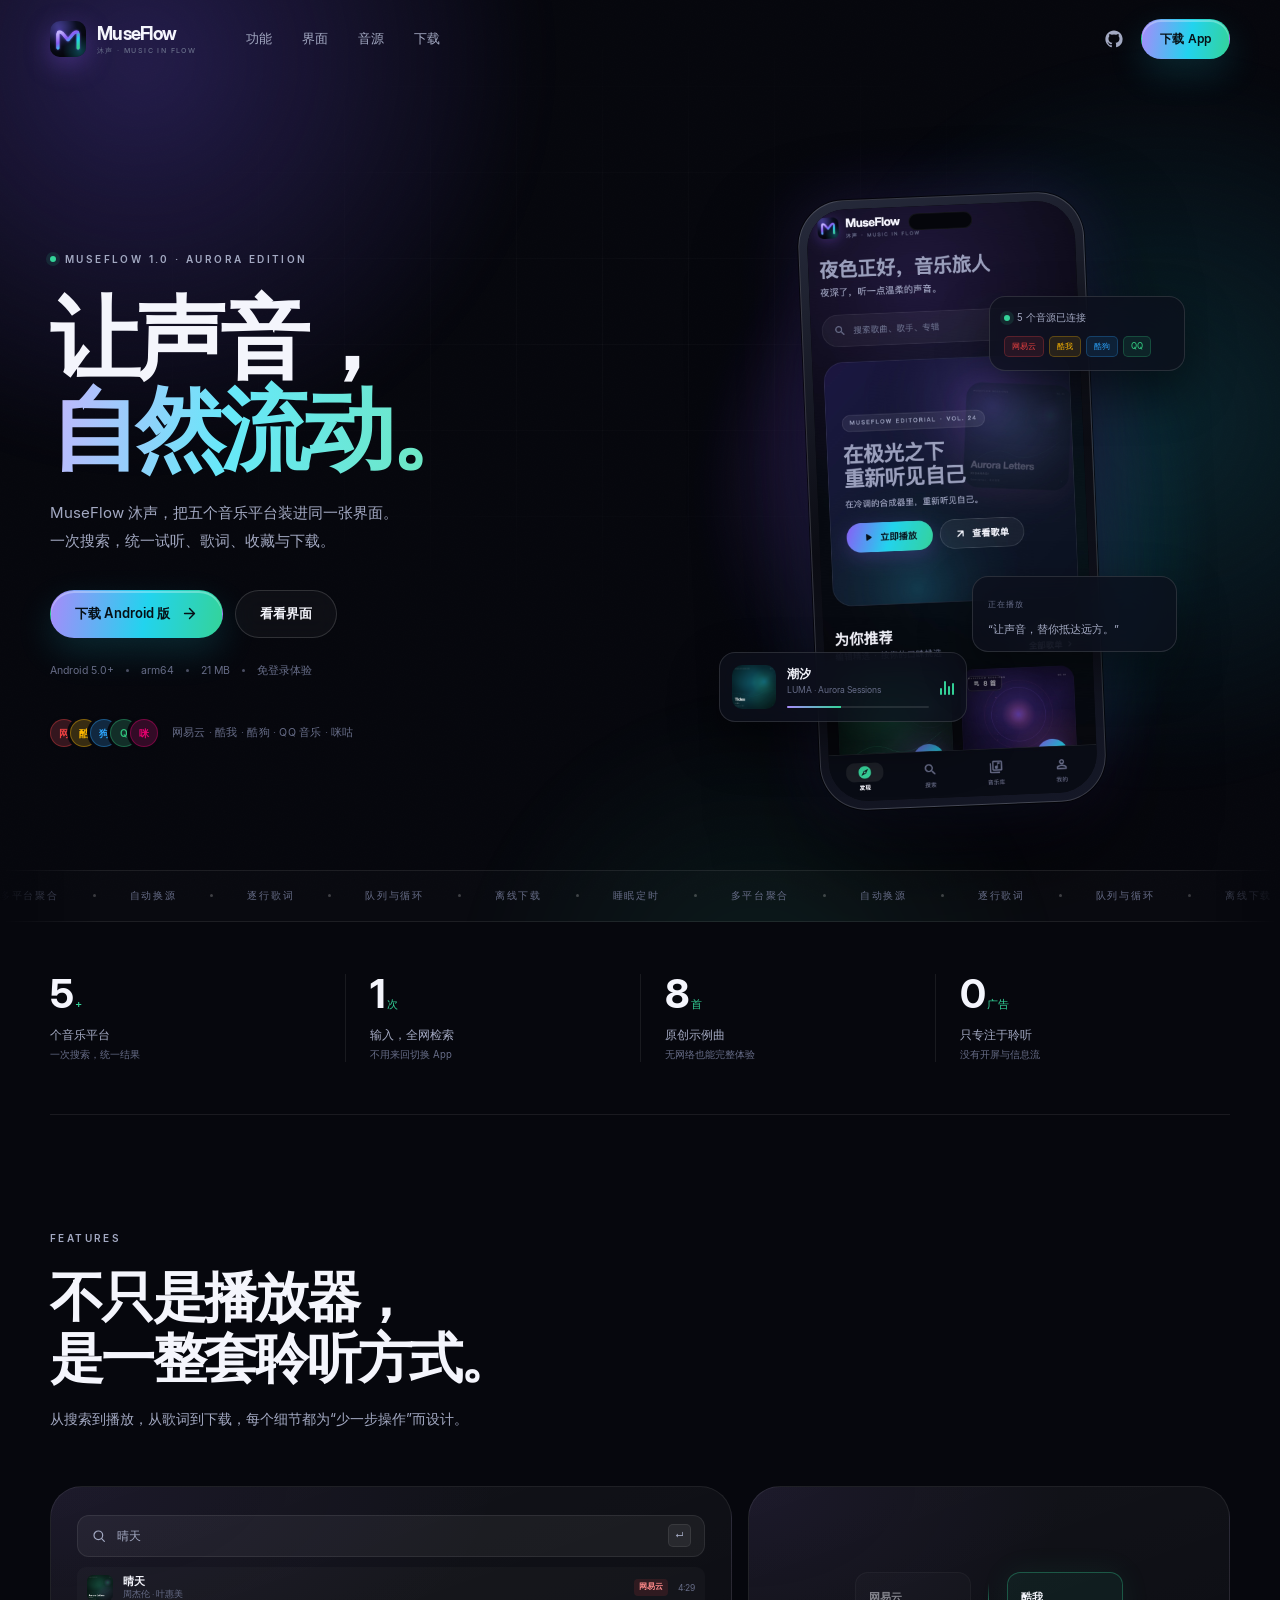
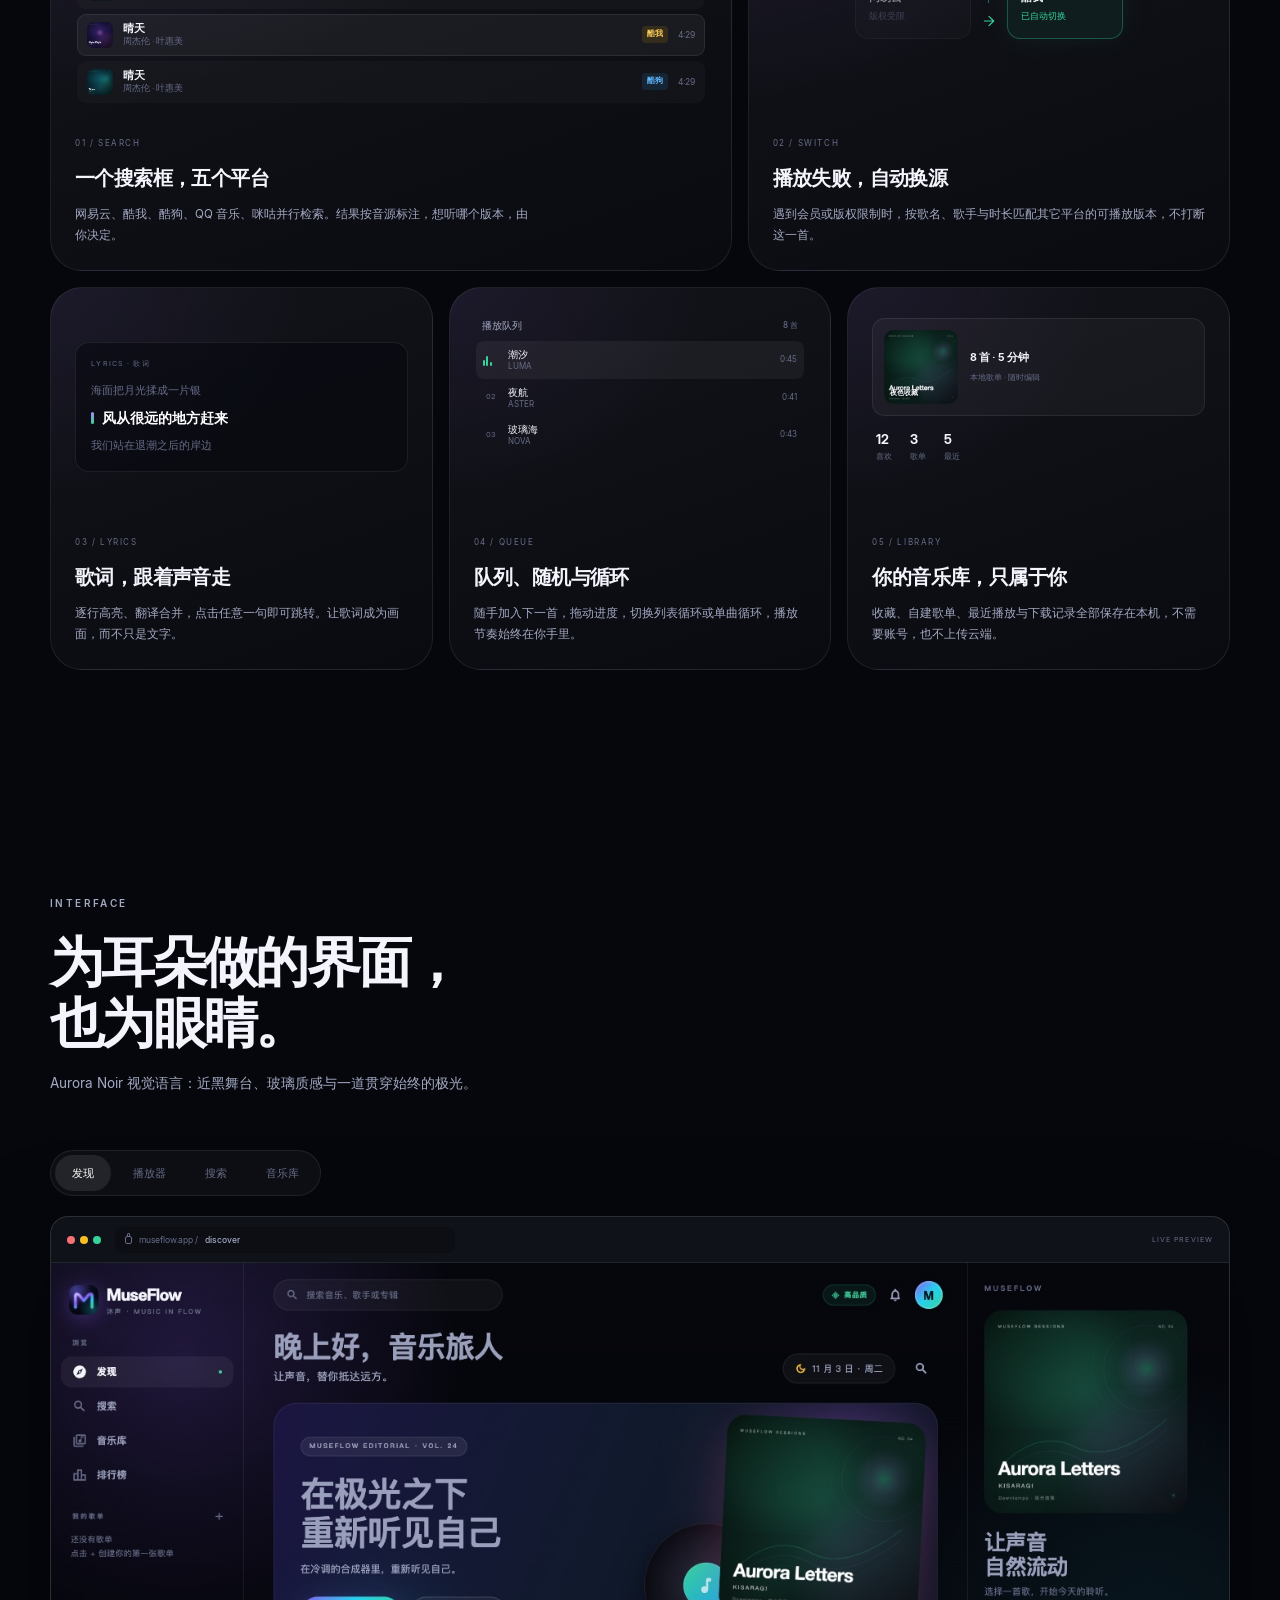
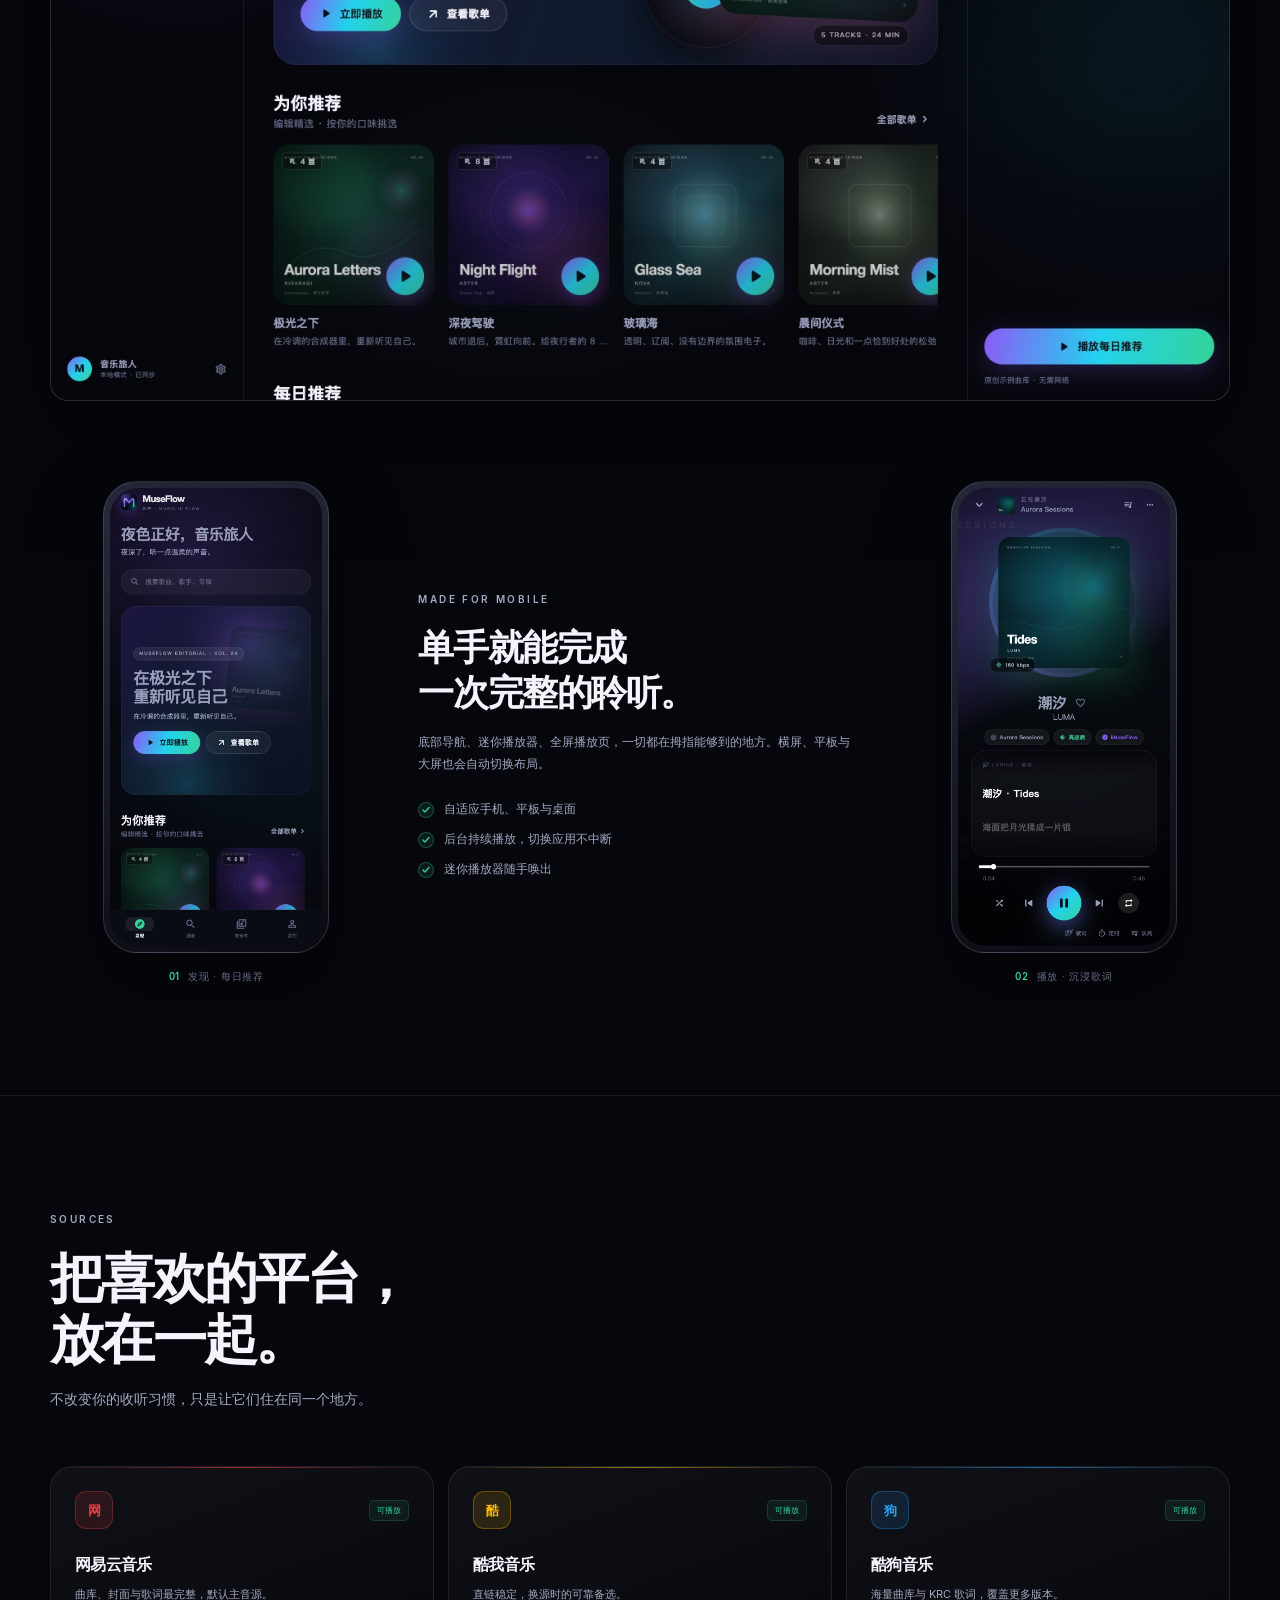
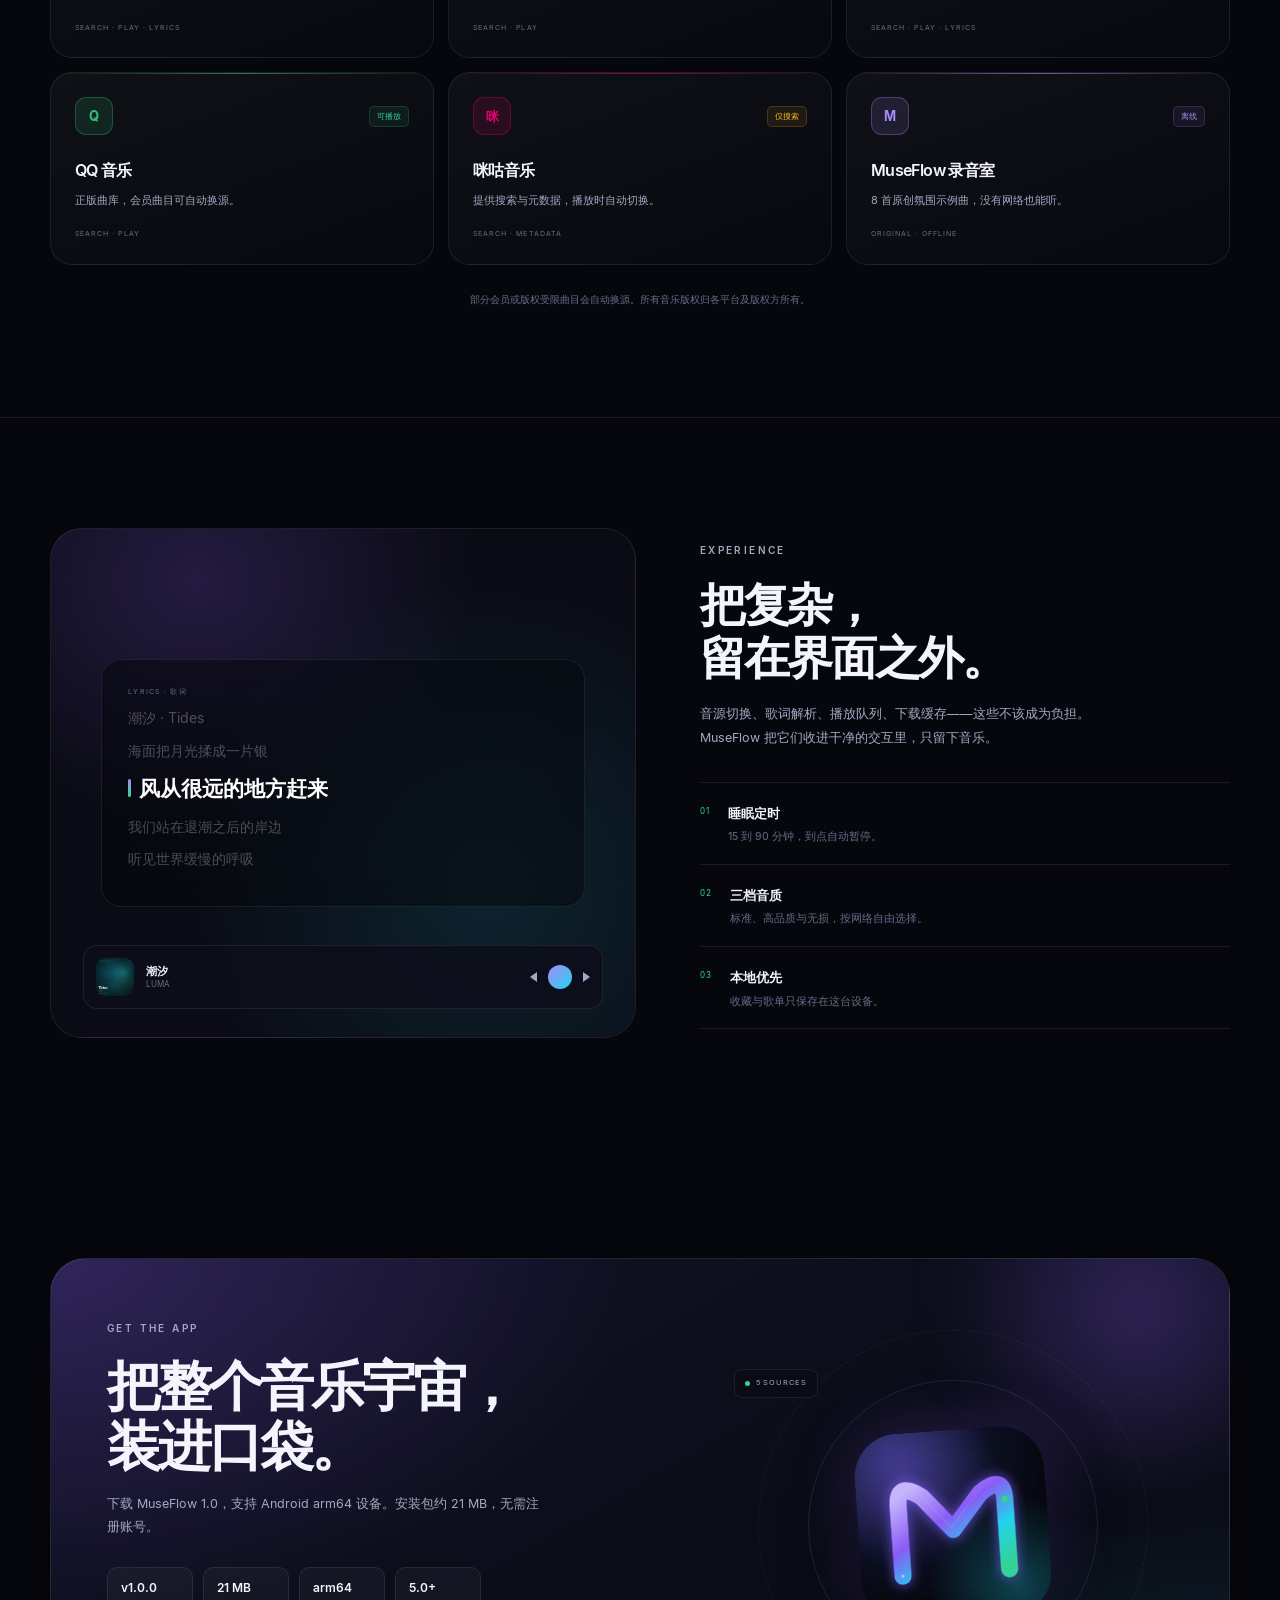
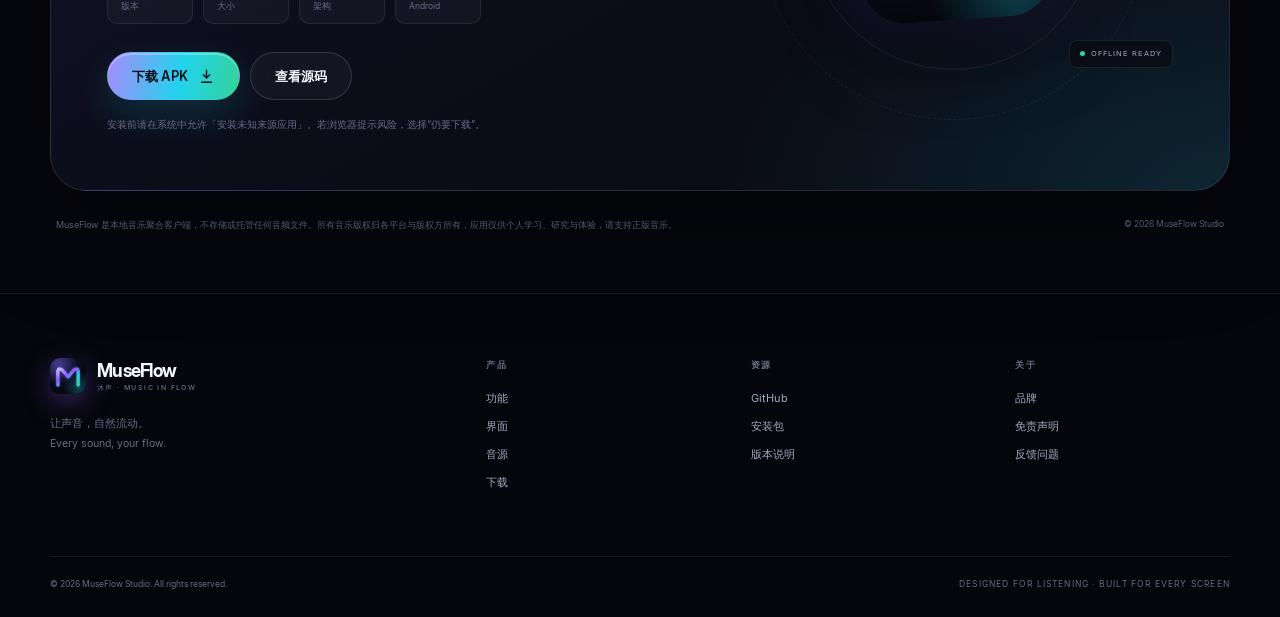
==== index.html @ 2723fd9d "feat: add MuseFlow product landing page" ====
<!DOCTYPE html>
<html lang="zh-CN">
<head>
  <meta charset="UTF-8">
  <meta name="viewport" content="width=device-width, initial-scale=1, viewport-fit=cover">
  <title>MuseFlow 沐声 · 让声音自然流动</title>
  <meta name="description" content="MuseFlow 沐声，一款把五个音乐平台装进同一张界面的播放器。聚合搜索、自动换源、逐行歌词、队列、收藏与离线下载，一次到位。">
  <meta name="theme-color" content="#06070D">
  <meta name="color-scheme" content="dark">
  <meta property="og:type" content="website">
  <meta property="og:title" content="MuseFlow 沐声 · 让声音自然流动">
  <meta property="og:description" content="五个音乐平台，一个播放界面。多平台聚合搜索、自动换源、逐行歌词与离线下载。">
  <meta property="og:image" content="assets/shots/home-desktop.jpg">
  <link rel="icon" type="image/png" href="assets/favicon.png">
  <link rel="apple-touch-icon" href="assets/app-icon-256.png">
  <script>document.documentElement.classList.add("js");</script>
  <noscript><style>.js .reveal{opacity:1!important;transform:none!important}</style></noscript>
  <link rel="stylesheet" href="styles.css">
</head>
<body>
  <a class="skip-link" href="#main">跳到主要内容</a>
  <div class="noise" aria-hidden="true"></div>

  <header class="site-header" id="top" data-header>
    <div class="container nav-inner">
      <a class="brand" href="#top" aria-label="MuseFlow 首页">
        <span class="brand-mark"><img src="assets/app-icon-256.png" alt="" width="256" height="256"></span>
        <span class="brand-type">
          <strong>MuseFlow</strong>
          <small>沐声 · MUSIC IN FLOW</small>
        </span>
      </a>

      <nav class="nav-links" aria-label="主导航">
        <a href="#features">功能</a>
        <a href="#screens">界面</a>
        <a href="#sources">音源</a>
        <a href="#download">下载</a>
      </nav>

      <div class="nav-actions">
        <a class="icon-link" href="https://github.com/richardliuxc/MuseFlow" target="_blank" rel="noopener" aria-label="在 GitHub 查看 MuseFlow">
          <svg viewBox="0 0 24 24" aria-hidden="true"><path d="M12 .5C5.65.5.5 5.65.5 12c0 5.08 3.29 9.39 7.86 10.91.58.11.79-.25.79-.55 0-.27-.01-1.17-.02-2.12-3.2.7-3.88-1.36-3.88-1.36-.52-1.33-1.28-1.68-1.28-1.68-1.04-.71.08-.7.08-.7 1.15.08 1.76 1.18 1.76 1.18 1.03 1.75 2.69 1.25 3.35.95.1-.74.4-1.25.72-1.54-2.55-.29-5.23-1.28-5.23-5.68 0-1.26.45-2.28 1.18-3.09-.12-.29-.51-1.46.11-3.05 0 0 .96-.31 3.15 1.18a10.9 10.9 0 0 1 5.74 0c2.18-1.49 3.14-1.18 3.14-1.18.63 1.59.24 2.76.12 3.05.74.81 1.18 1.83 1.18 3.09 0 4.41-2.69 5.39-5.25 5.67.41.35.77 1.05.77 2.12 0 1.53-.01 2.76-.01 3.14 0 .3.2.66.8.55A11.5 11.5 0 0 0 23.5 12C23.5 5.65 18.35.5 12 .5Z"/></svg>
        </a>
        <a class="btn btn-primary btn-sm" href="#download">下载 App</a>
        <button class="menu-btn" type="button" aria-label="打开菜单" aria-expanded="false" aria-controls="mobileNav">
          <span></span><span></span>
        </button>
      </div>
    </div>

    <div class="mobile-nav" id="mobileNav" aria-hidden="true">
      <nav aria-label="移动端导航">
        <a href="#features">功能 <span>01</span></a>
        <a href="#screens">界面 <span>02</span></a>
        <a href="#sources">音源 <span>03</span></a>
        <a href="#download">下载 <span>04</span></a>
      </nav>
      <div class="mobile-nav-foot">
        <a href="https://github.com/richardliuxc/MuseFlow" target="_blank" rel="noopener">GitHub ↗</a>
        <a href="downloads/MuseFlow-1.0.0-arm64.apk" download>下载 APK</a>
      </div>
    </div>
  </header>

  <main id="main">
    <section class="hero" aria-labelledby="hero-title">
      <div class="hero-aura" aria-hidden="true">
        <span class="aura aura-violet" data-parallax="0.02"></span>
        <span class="aura aura-cyan" data-parallax="-0.015"></span>
        <span class="aura aura-mint" data-parallax="0.01"></span>
      </div>
      <div class="hero-grid-lines" aria-hidden="true"></div>

      <div class="container hero-layout">
        <div class="hero-copy">
          <span class="eyebrow reveal"><i class="status-dot"></i> MuseFlow 1.0 · Aurora Edition</span>
          <h1 id="hero-title" class="reveal" data-delay="60">让声音，<br><span class="gradient-text">自然流动。</span></h1>
          <p class="hero-lede reveal" data-delay="120">
            MuseFlow 沐声，把五个音乐平台装进同一张界面。<br class="desktop-only">
            一次搜索，统一试听、歌词、收藏与下载。
          </p>

          <div class="hero-cta reveal" data-delay="180">
            <a class="btn btn-primary" href="#download">
              下载 Android 版
              <svg viewBox="0 0 24 24" aria-hidden="true"><path d="M5 12h13M12 5l7 7-7 7" fill="none" stroke="currentColor" stroke-width="2" stroke-linecap="round" stroke-linejoin="round"/></svg>
            </a>
            <a class="btn btn-ghost" href="#screens">看看界面</a>
          </div>

          <div class="hero-meta reveal" data-delay="240">
            <span>Android 5.0+</span><i></i><span>arm64</span><i></i><span>21 MB</span><i></i><span>免登录体验</span>
          </div>

          <div class="hero-platforms reveal" data-delay="300">
            <div class="platform-dots" aria-hidden="true">
              <span style="--c:#EC4141">网</span>
              <span style="--c:#FFB800">酷</span>
              <span style="--c:#2CA2F9">狗</span>
              <span style="--c:#31C27C">Q</span>
              <span style="--c:#E6006F">咪</span>
            </div>
            <p>网易云 · 酷我 · 酷狗 · QQ 音乐 · 咪咕</p>
          </div>
        </div>

        <div class="hero-visual reveal" data-delay="160" aria-label="MuseFlow 手机端预览">
          <div class="phone-stage">
            <div class="phone-halo" aria-hidden="true"></div>
            <div class="phone-shell">
              <div class="phone-speaker" aria-hidden="true"></div>
              <div class="phone-screen">
                <img src="assets/shots/home-mobile.jpg" alt="MuseFlow 手机端首页，极光渐变与每日推荐" width="780" height="1688" fetchpriority="high">
              </div>
            </div>

            <div class="float-card float-now" aria-hidden="true">
              <img class="float-cover" src="assets/shots/cover-01.jpg" alt="" width="96" height="96">
              <div class="float-info">
                <strong>潮汐</strong>
                <span>LUMA · Aurora Sessions</span>
                <div class="float-progress"><i></i></div>
              </div>
              <div class="eq" aria-hidden="true"><span></span><span></span><span></span><span></span></div>
            </div>

            <div class="float-card float-sources" aria-hidden="true">
              <div class="float-sources-head"><span class="pulse"></span> 5 个音源已连接</div>
              <div class="mini-platforms">
                <b style="--c:#EC4141">网易云</b><b style="--c:#FFB800">酷我</b><b style="--c:#2CA2F9">酷狗</b><b style="--c:#31C27C">QQ</b>
              </div>
            </div>

            <div class="float-card float-lyric" aria-hidden="true">
              <span class="tiny-label">正在播放</span>
              <p>“让声音，替你抵达远方。”</p>
            </div>
          </div>
        </div>
      </div>

      <div class="ticker" aria-hidden="true">
        <div class="ticker-track">
          <span>多平台聚合</span><i></i><span>自动换源</span><i></i><span>逐行歌词</span><i></i><span>队列与循环</span><i></i><span>离线下载</span><i></i><span>睡眠定时</span><i></i>
          <span>多平台聚合</span><i></i><span>自动换源</span><i></i><span>逐行歌词</span><i></i><span>队列与循环</span><i></i><span>离线下载</span><i></i><span>睡眠定时</span><i></i>
        </div>
      </div>
    </section>

    <section class="stats container" aria-label="MuseFlow 数据">
      <div class="stat reveal"><strong>5<em>+</em></strong><span>个音乐平台</span><small>一次搜索，统一结果</small></div>
      <div class="stat reveal" data-delay="80"><strong>1<em>次</em></strong><span>输入，全网检索</span><small>不用来回切换 App</small></div>
      <div class="stat reveal" data-delay="160"><strong>8<em>首</em></strong><span>原创示例曲</span><small>无网络也能完整体验</small></div>
      <div class="stat reveal" data-delay="240"><strong>0<em>广告</em></strong><span>只专注于聆听</span><small>没有开屏与信息流</small></div>
    </section>

    <section class="section" id="features">
      <div class="container">
        <header class="section-head reveal">
          <span class="eyebrow">FEATURES</span>
          <h2>不只是播放器，<br>是一整套聆听方式。</h2>
          <p>从搜索到播放，从歌词到下载，每个细节都为“少一步操作”而设计。</p>
        </header>

        <div class="bento">
          <article class="bento-card span-7 reveal">
            <div class="feature-visual search-visual" aria-hidden="true">
              <div class="fake-search">
                <svg viewBox="0 0 24 24"><circle cx="11" cy="11" r="6.5" fill="none" stroke="currentColor" stroke-width="1.8"/><path d="m16 16 4 4" fill="none" stroke="currentColor" stroke-width="1.8" stroke-linecap="round"/></svg>
                <span>晴天</span>
                <kbd>↵</kbd>
              </div>
              <div class="search-results">
                <div class="search-row"><img src="assets/shots/cover-04.jpg" alt="" loading="lazy"><div><strong>晴天</strong><span>周杰伦 · 叶惠美</span></div><b class="tag tag-red">网易云</b><time>4:29</time></div>
                <div class="search-row"><img src="assets/shots/cover-02.jpg" alt="" loading="lazy"><div><strong>晴天</strong><span>周杰伦 · 叶惠美</span></div><b class="tag tag-amber">酷我</b><time>4:29</time></div>
                <div class="search-row"><img src="assets/shots/cover-01.jpg" alt="" loading="lazy"><div><strong>晴天</strong><span>周杰伦 · 叶惠美</span></div><b class="tag tag-blue">酷狗</b><time>4:29</time></div>
              </div>
            </div>
            <div class="bento-copy">
              <span class="card-index">01 / SEARCH</span>
              <h3>一个搜索框，五个平台</h3>
              <p>网易云、酷我、酷狗、QQ 音乐、咪咕并行检索。结果按音源标注，想听哪个版本，由你决定。</p>
            </div>
          </article>

          <article class="bento-card span-5 reveal" data-delay="80">
            <div class="feature-visual switch-visual" aria-hidden="true">
              <div class="switch-node is-off"><span>网易云</span><small>版权受限</small></div>
              <div class="switch-arrow"><i></i><svg viewBox="0 0 24 24"><path d="M5 12h13M12 5l7 7-7 7" fill="none" stroke="currentColor" stroke-width="1.7" stroke-linecap="round" stroke-linejoin="round"/></svg></div>
              <div class="switch-node is-on"><span>酷我</span><small>已自动切换</small></div>
            </div>
            <div class="bento-copy">
              <span class="card-index">02 / SWITCH</span>
              <h3>播放失败，自动换源</h3>
              <p>遇到会员或版权限制时，按歌名、歌手与时长匹配其它平台的可播放版本，不打断这一首。</p>
            </div>
          </article>

          <article class="bento-card span-4 reveal">
            <div class="feature-visual lyric-visual" aria-hidden="true">
              <div class="lyric-card">
                <span class="lyric-label">LYRICS · 歌词</span>
                <p class="lyric-dim">海面把月光揉成一片银</p>
                <p class="lyric-active">风从很远的地方赶来</p>
                <p class="lyric-dim">我们站在退潮之后的岸边</p>
              </div>
            </div>
            <div class="bento-copy">
              <span class="card-index">03 / LYRICS</span>
              <h3>歌词，跟着声音走</h3>
              <p>逐行高亮、翻译合并，点击任意一句即可跳转。让歌词成为画面，而不只是文字。</p>
            </div>
          </article>

          <article class="bento-card span-4 reveal" data-delay="80">
            <div class="feature-visual queue-visual" aria-hidden="true">
              <div class="queue-head"><span>播放队列</span><b>8 首</b></div>
              <div class="queue-row is-current"><span class="q-eq"><i></i><i></i><i></i></span><div><strong>潮汐</strong><small>LUMA</small></div><time>0:45</time></div>
              <div class="queue-row"><span>02</span><div><strong>夜航</strong><small>ASTER</small></div><time>0:41</time></div>
              <div class="queue-row"><span>03</span><div><strong>玻璃海</strong><small>NOVA</small></div><time>0:43</time></div>
            </div>
            <div class="bento-copy">
              <span class="card-index">04 / QUEUE</span>
              <h3>队列、随机与循环</h3>
              <p>随手加入下一首，拖动进度，切换列表循环或单曲循环，播放节奏始终在你手里。</p>
            </div>
          </article>

          <article class="bento-card span-4 reveal" data-delay="160">
            <div class="feature-visual library-visual" aria-hidden="true">
              <div class="library-card">
                <div class="library-cover"><img src="assets/shots/cover-04.jpg" alt="" loading="lazy"><span>夜色收藏</span></div>
                <div class="library-meta"><strong>8 首 · 5 分钟</strong><small>本地歌单 · 随时编辑</small></div>
              </div>
              <div class="mini-stats"><span><b>12</b>喜欢</span><span><b>3</b>歌单</span><span><b>5</b>最近</span></div>
            </div>
            <div class="bento-copy">
              <span class="card-index">05 / LIBRARY</span>
              <h3>你的音乐库，只属于你</h3>
              <p>收藏、自建歌单、最近播放与下载记录全部保存在本机，不需要账号，也不上传云端。</p>
            </div>
          </article>
        </div>
      </div>
    </section>

    <section class="section screens-section" id="screens">
      <div class="container">
        <header class="section-head reveal">
          <span class="eyebrow">INTERFACE</span>
          <h2>为耳朵做的界面，<br>也为眼睛。</h2>
          <p>Aurora Noir 视觉语言：近黑舞台、玻璃质感与一道贯穿始终的极光。</p>
        </header>

        <div class="shot-switcher reveal" data-delay="80">
          <div class="shot-tabs" role="tablist" aria-label="界面预览">
            <button class="shot-tab is-active" type="button" role="tab" aria-selected="true" data-shot="home">发现</button>
            <button class="shot-tab" type="button" role="tab" aria-selected="false" data-shot="player">播放器</button>
            <button class="shot-tab" type="button" role="tab" aria-selected="false" data-shot="search">搜索</button>
            <button class="shot-tab" type="button" role="tab" aria-selected="false" data-shot="library">音乐库</button>
          </div>

          <div class="browser-frame">
            <div class="browser-bar">
              <span class="browser-dots" aria-hidden="true"><i></i><i></i><i></i></span>
              <div class="browser-url"><span class="lock"></span> museflow.app / <b id="shotPath">discover</b></div>
              <span class="browser-badge">LIVE PREVIEW</span>
            </div>
            <div class="browser-screen">
              <img id="desktopShot" src="assets/shots/home-desktop.jpg" alt="MuseFlow 桌面端发现页" width="1440" height="900">
            </div>
          </div>
        </div>

        <div class="mobile-showcase">
          <figure class="phone-figure reveal">
            <div class="mini-phone"><img src="assets/shots/home-mobile.jpg" alt="手机端发现页" loading="lazy" width="780" height="1688"></div>
            <figcaption><span>01</span>发现 · 每日推荐</figcaption>
          </figure>
          <div class="mobile-copy reveal" data-delay="80">
            <span class="eyebrow">MADE FOR MOBILE</span>
            <h3>单手就能完成<br>一次完整的聆听。</h3>
            <p>底部导航、迷你播放器、全屏播放页，一切都在拇指能够到的地方。横屏、平板与大屏也会自动切换布局。</p>
            <ul class="check-list">
              <li>自适应手机、平板与桌面</li>
              <li>后台持续播放，切换应用不中断</li>
              <li>迷你播放器随手唤出</li>
            </ul>
          </div>
          <figure class="phone-figure reveal" data-delay="160">
            <div class="mini-phone"><img src="assets/shots/player-mobile.jpg" alt="手机端播放器" loading="lazy" width="780" height="1688"></div>
            <figcaption><span>02</span>播放 · 沉浸歌词</figcaption>
          </figure>
        </div>
      </div>
    </section>

    <section class="section sources-section" id="sources">
      <div class="container">
        <header class="section-head reveal">
          <span class="eyebrow">SOURCES</span>
          <h2>把喜欢的平台，<br>放在一起。</h2>
          <p>不改变你的收听习惯，只是让它们住在同一个地方。</p>
        </header>

        <div class="source-grid">
          <article class="source-card reveal" style="--source:#EC4141">
            <div class="source-top"><span class="source-logo">网</span><span class="source-state">可播放</span></div>
            <h3>网易云音乐</h3>
            <p>曲库、封面与歌词最完整，默认主音源。</p>
            <span class="source-foot">SEARCH · PLAY · LYRICS</span>
          </article>
          <article class="source-card reveal" data-delay="60" style="--source:#FFB800">
            <div class="source-top"><span class="source-logo">酷</span><span class="source-state">可播放</span></div>
            <h3>酷我音乐</h3>
            <p>直链稳定，换源时的可靠备选。</p>
            <span class="source-foot">SEARCH · PLAY</span>
          </article>
          <article class="source-card reveal" data-delay="120" style="--source:#2CA2F9">
            <div class="source-top"><span class="source-logo">狗</span><span class="source-state">可播放</span></div>
            <h3>酷狗音乐</h3>
            <p>海量曲库与 KRC 歌词，覆盖更多版本。</p>
            <span class="source-foot">SEARCH · PLAY · LYRICS</span>
          </article>
          <article class="source-card reveal" data-delay="180" style="--source:#31C27C">
            <div class="source-top"><span class="source-logo">Q</span><span class="source-state">可播放</span></div>
            <h3>QQ 音乐</h3>
            <p>正版曲库，会员曲目可自动换源。</p>
            <span class="source-foot">SEARCH · PLAY</span>
          </article>
          <article class="source-card reveal" data-delay="240" style="--source:#E6006F">
            <div class="source-top"><span class="source-logo">咪</span><span class="source-state is-soft">仅搜索</span></div>
            <h3>咪咕音乐</h3>
            <p>提供搜索与元数据，播放时自动切换。</p>
            <span class="source-foot">SEARCH · METADATA</span>
          </article>
          <article class="source-card source-demo reveal" data-delay="300">
            <div class="source-top"><span class="source-logo">M</span><span class="source-state is-mint">离线</span></div>
            <h3>MuseFlow 录音室</h3>
            <p>8 首原创氛围示例曲，没有网络也能听。</p>
            <span class="source-foot">ORIGINAL · OFFLINE</span>
          </article>
        </div>

        <p class="sources-note reveal">部分会员或版权受限曲目会自动换源。所有音乐版权归各平台及版权方所有。</p>
      </div>
    </section>

    <section class="section experience-section">
      <div class="container experience-grid">
        <div class="lyric-stage reveal" aria-hidden="true">
          <div class="lyric-stage-bg"></div>
          <div class="lyric-panel">
            <span class="lyric-label">LYRICS · 歌词</span>
            <p class="lyric-dim">潮汐 · Tides</p>
            <p class="lyric-dim">海面把月光揉成一片银</p>
            <p class="lyric-active">风从很远的地方赶来</p>
            <p class="lyric-dim">我们站在退潮之后的岸边</p>
            <p class="lyric-dim">听见世界缓慢的呼吸</p>
          </div>
          <div class="lyric-player-mini">
            <img src="assets/shots/cover-01.jpg" alt="" loading="lazy">
            <div><strong>潮汐</strong><span>LUMA</span></div>
            <div class="mini-controls"><span></span><b></b><span></span></div>
          </div>
        </div>

        <div class="experience-copy reveal" data-delay="100">
          <span class="eyebrow">EXPERIENCE</span>
          <h2>把复杂，<br>留在界面之外。</h2>
          <p>音源切换、歌词解析、播放队列、下载缓存——这些不该成为负担。MuseFlow 把它们收进干净的交互里，只留下音乐。</p>
          <div class="experience-list">
            <div><span>01</span><div><strong>睡眠定时</strong><p>15 到 90 分钟，到点自动暂停。</p></div></div>
            <div><span>02</span><div><strong>三档音质</strong><p>标准、高品质与无损，按网络自由选择。</p></div></div>
            <div><span>03</span><div><strong>本地优先</strong><p>收藏与歌单只保存在这台设备。</p></div></div>
          </div>
        </div>
      </div>
    </section>

    <section class="download-section" id="download">
      <div class="container">
        <div class="download-card reveal">
          <div class="download-glow" aria-hidden="true"></div>
          <div class="download-copy">
            <span class="eyebrow">GET THE APP</span>
            <h2>把整个音乐宇宙，<br>装进口袋。</h2>
            <p>下载 MuseFlow 1.0，支持 Android arm64 设备。安装包约 21 MB，无需注册账号。</p>

            <div class="download-meta">
              <span><b>v1.0.0</b>版本</span>
              <span><b>21 MB</b>大小</span>
              <span><b>arm64</b>架构</span>
              <span><b>5.0+</b>Android</span>
            </div>

            <div class="download-actions">
              <a class="btn btn-primary" href="downloads/MuseFlow-1.0.0-arm64.apk" download>
                下载 APK
                <svg viewBox="0 0 24 24" aria-hidden="true"><path d="M12 3v11m0 0 4.5-4.5M12 14l-4.5-4.5M5 20h14" fill="none" stroke="currentColor" stroke-width="2" stroke-linecap="round" stroke-linejoin="round"/></svg>
              </a>
              <a class="btn btn-ghost" href="https://github.com/richardliuxc/MuseFlow" target="_blank" rel="noopener">查看源码</a>
            </div>
            <p class="download-hint">安装前请在系统中允许「安装未知来源应用」。若浏览器提示风险，选择“仍要下载”。</p>
          </div>

          <div class="download-art" aria-hidden="true">
            <div class="orbit orbit-a"></div>
            <div class="orbit orbit-b"></div>
            <div class="download-icon"><img src="assets/app-icon.png" alt="" width="1024" height="1024"></div>
            <div class="download-chip chip-a"><i></i> 5 SOURCES</div>
            <div class="download-chip chip-b"><i></i> OFFLINE READY</div>
          </div>
        </div>

        <div class="download-legal">
          <p>MuseFlow 是本地音乐聚合客户端，不存储或托管任何音频文件。所有音乐版权归各平台与版权方所有，应用仅供个人学习、研究与体验，请支持正版音乐。</p>
          <span>© 2026 MuseFlow Studio</span>
        </div>
      </div>
    </section>
  </main>

  <footer class="site-footer">
    <div class="container footer-grid">
      <div class="footer-brand">
        <a class="brand" href="#top" aria-label="MuseFlow 首页">
          <span class="brand-mark"><img src="assets/app-icon-256.png" alt="" width="256" height="256"></span>
          <span class="brand-type"><strong>MuseFlow</strong><small>沐声 · MUSIC IN FLOW</small></span>
        </a>
        <p>让声音，自然流动。<br>Every sound, your flow.</p>
      </div>

      <div class="footer-col">
        <h4>产品</h4>
        <a href="#features">功能</a>
        <a href="#screens">界面</a>
        <a href="#sources">音源</a>
        <a href="#download">下载</a>
      </div>

      <div class="footer-col">
        <h4>资源</h4>
        <a href="https://github.com/richardliuxc/MuseFlow" target="_blank" rel="noopener">GitHub</a>
        <a href="downloads/MuseFlow-1.0.0-arm64.apk" download>安装包</a>
        <a href="#download">版本说明</a>
      </div>

      <div class="footer-col">
        <h4>关于</h4>
        <a href="#top">品牌</a>
        <a href="#download">免责声明</a>
        <a href="https://github.com/richardliuxc/MuseFlow/issues" target="_blank" rel="noopener">反馈问题</a>
      </div>
    </div>

    <div class="container footer-bottom">
      <span>© <span id="year">2026</span> MuseFlow Studio. All rights reserved.</span>
      <span class="footer-tag">DESIGNED FOR LISTENING · BUILT FOR EVERY SCREEN</span>
    </div>
  </footer>

  <script src="main.js" defer></script>
</body>
</html>
---- styles.css ----
/* =========================================================
   MuseFlow — landing page
   Aurora Noir design system
   ========================================================= */

@font-face {
  font-family: "Inter";
  src: url("assets/fonts/Inter-Regular.ttf") format("truetype");
  font-weight: 400;
  font-style: normal;
  font-display: swap;
}
@font-face {
  font-family: "Inter";
  src: url("assets/fonts/Inter-Medium.ttf") format("truetype");
  font-weight: 500;
  font-style: normal;
  font-display: swap;
}
@font-face {
  font-family: "Inter";
  src: url("assets/fonts/Inter-SemiBold.ttf") format("truetype");
  font-weight: 600;
  font-style: normal;
  font-display: swap;
}
@font-face {
  font-family: "Inter";
  src: url("assets/fonts/Inter-Bold.ttf") format("truetype");
  font-weight: 700;
  font-style: normal;
  font-display: swap;
}
@font-face {
  font-family: "InterDisplay";
  src: url("assets/fonts/InterDisplay-Bold.ttf") format("truetype");
  font-weight: 700;
  font-style: normal;
  font-display: swap;
}

:root {
  --bg: #06070d;
  --bg-soft: #0a0c15;
  --surface: rgba(255, 255, 255, 0.04);
  --surface-strong: rgba(255, 255, 255, 0.065);
  --line: rgba(255, 255, 255, 0.08);
  --line-strong: rgba(255, 255, 255, 0.14);
  --text: #f4f5fc;
  --text-2: #a3a9c2;
  --text-3: #666c87;
  --violet: #8b5cf6;
  --violet-2: #a78bfa;
  --cyan: #22d3ee;
  --mint: #34d399;
  --pink: #f472b6;
  --amber: #fbbf24;
  --radius: 24px;
  --radius-lg: 32px;
  --container: 1180px;
  --font: "Inter", "PingFang SC", "Hiragino Sans GB", "Microsoft YaHei", sans-serif;
  --display: "InterDisplay", "Inter", "PingFang SC", "Microsoft YaHei", sans-serif;
  --ease: cubic-bezier(0.22, 0.68, 0.16, 1);
}

*,
*::before,
*::after { box-sizing: border-box; }

html {
  scroll-behavior: smooth;
  scroll-padding-top: 90px;
  -webkit-text-size-adjust: 100%;
}

body {
  margin: 0;
  background: var(--bg);
  color: var(--text);
  font-family: var(--font);
  font-size: 15px;
  line-height: 1.65;
  -webkit-font-smoothing: antialiased;
  overflow-x: hidden;
}

::selection { background: rgba(139, 92, 246, 0.4); color: #fff; }

img { max-width: 100%; display: block; }
a { color: inherit; text-decoration: none; }
button { font: inherit; color: inherit; }
svg { display: block; }

h1, h2, h3, h4, p { margin: 0; }
h1, h2, h3 { font-weight: 600; letter-spacing: -0.04em; }

.skip-link {
  position: fixed;
  top: -100px;
  left: 20px;
  z-index: 999;
  padding: 10px 18px;
  border-radius: 999px;
  background: #fff;
  color: #06070d;
  font-size: 12px;
  font-weight: 600;
  transition: top 0.2s;
}
.skip-link:focus { top: 16px; }

.noise {
  position: fixed;
  inset: 0;
  z-index: 2;
  pointer-events: none;
  opacity: 0.025;
  background-image: url("data:image/svg+xml,%3Csvg xmlns='http://www.w3.org/2000/svg' width='160' height='160'%3E%3Cfilter id='n'%3E%3CfeTurbulence type='fractalNoise' baseFrequency='.82' numOctaves='3' stitchTiles='stitch'/%3E%3C/filter%3E%3Crect width='100%25' height='100%25' filter='url(%23n)' opacity='.55'/%3E%3C/svg%3E");
}

.container {
  width: min(var(--container), calc(100% - 48px));
  margin-inline: auto;
}

/* ---------- type helpers ---------- */

.eyebrow {
  display: inline-flex;
  align-items: center;
  gap: 9px;
  font-size: 10px;
  font-weight: 600;
  letter-spacing: 0.24em;
  text-transform: uppercase;
  color: var(--text-2);
}
.status-dot {
  width: 6px;
  height: 6px;
  border-radius: 50%;
  background: var(--mint);
  box-shadow: 0 0 0 4px rgba(52, 211, 153, 0.12);
}
.gradient-text {
  background: linear-gradient(100deg, #c4b5fd 0%, #67e8f9 42%, #6ee7b7 100%);
  -webkit-background-clip: text;
  background-clip: text;
  color: transparent;
}

/* ---------- buttons ---------- */

.btn {
  display: inline-flex;
  align-items: center;
  justify-content: center;
  gap: 10px;
  height: 48px;
  padding: 0 24px;
  border: 1px solid transparent;
  border-radius: 999px;
  font-size: 13px;
  font-weight: 600;
  letter-spacing: 0.01em;
  white-space: nowrap;
  cursor: pointer;
  transition: transform 0.25s var(--ease), box-shadow 0.25s var(--ease), background 0.25s, border-color 0.25s;
}
.btn svg { width: 17px; height: 17px; flex: 0 0 auto; }
.btn-primary {
  color: #061016;
  background: linear-gradient(100deg, #a78bfa 0%, #22d3ee 55%, #34d399 100%);
  box-shadow: 0 14px 36px rgba(34, 211, 238, 0.16), 0 2px 0 rgba(255, 255, 255, 0.28) inset;
}
.btn-primary:hover {
  transform: translateY(-2px);
  box-shadow: 0 20px 46px rgba(34, 211, 238, 0.24), 0 2px 0 rgba(255, 255, 255, 0.3) inset;
}
.btn-ghost {
  color: var(--text);
  background: rgba(255, 255, 255, 0.035);
  border-color: var(--line-strong);
  backdrop-filter: blur(12px);
}
.btn-ghost:hover {
  transform: translateY(-2px);
  background: rgba(255, 255, 255, 0.07);
  border-color: rgba(255, 255, 255, 0.24);
}
.btn-sm { height: 40px; padding: 0 18px; font-size: 12px; }

.icon-link {
  width: 38px;
  height: 38px;
  display: grid;
  place-items: center;
  border-radius: 50%;
  color: var(--text-2);
  border: 1px solid transparent;
  transition: color 0.2s, background 0.2s, border-color 0.2s;
}
.icon-link svg { width: 18px; height: 18px; fill: currentColor; }
.icon-link:hover { color: #fff; background: rgba(255, 255, 255, 0.06); border-color: var(--line); }

/* ---------- header ---------- */

.site-header {
  position: fixed;
  inset: 0 0 auto;
  z-index: 100;
  border-bottom: 1px solid transparent;
  transition: background 0.3s, border-color 0.3s, backdrop-filter 0.3s;
}
.site-header.is-scrolled {
  background: rgba(6, 7, 13, 0.78);
  border-bottom-color: var(--line);
  backdrop-filter: blur(20px) saturate(140%);
  -webkit-backdrop-filter: blur(20px) saturate(140%);
}
.nav-inner {
  height: 78px;
  display: flex;
  align-items: center;
  gap: 30px;
}
.brand {
  display: inline-flex;
  align-items: center;
  gap: 11px;
  flex: 0 0 auto;
}
.brand-mark {
  width: 36px;
  height: 36px;
  border-radius: 10px;
  overflow: hidden;
  box-shadow: 0 8px 26px rgba(139, 92, 246, 0.35);
}
.brand-mark img { width: 100%; height: 100%; object-fit: cover; }
.brand-type { display: flex; flex-direction: column; line-height: 1; }
.brand-type strong { font-family: var(--display); font-size: 18px; letter-spacing: -0.04em; }
.brand-type small { margin-top: 4px; font-size: 7px; font-weight: 500; letter-spacing: 0.2em; color: var(--text-3); }

.nav-links { display: flex; align-items: center; gap: 30px; margin-left: 20px; }
.nav-links a {
  position: relative;
  font-size: 12.5px;
  font-weight: 500;
  color: var(--text-2);
  transition: color 0.2s;
}
.nav-links a::after {
  content: "";
  position: absolute;
  left: 0;
  right: 100%;
  bottom: -6px;
  height: 1px;
  background: linear-gradient(90deg, var(--violet-2), var(--cyan));
  transition: right 0.3s var(--ease);
}
.nav-links a:hover { color: #fff; }
.nav-links a:hover::after { right: 0; }

.nav-actions { margin-left: auto; display: flex; align-items: center; gap: 8px; }
.menu-btn {
  display: none;
  width: 40px;
  height: 40px;
  border: 1px solid var(--line);
  border-radius: 50%;
  background: rgba(255, 255, 255, 0.04);
  cursor: pointer;
  position: relative;
}
.menu-btn span {
  position: absolute;
  left: 12px;
  width: 16px;
  height: 1.5px;
  background: var(--text);
  transition: transform 0.3s var(--ease), top 0.3s var(--ease);
}
.menu-btn span:first-child { top: 16px; }
.menu-btn span:last-child { top: 22px; }
body.nav-open .menu-btn span:first-child { top: 19px; transform: rotate(45deg); }
body.nav-open .menu-btn span:last-child { top: 19px; transform: rotate(-45deg); }

.mobile-nav {
  position: fixed;
  top: 78px;
  left: 0;
  right: 0;
  z-index: 99;
  padding: 12px 24px 26px;
  background: rgba(7, 8, 15, 0.97);
  border-bottom: 1px solid var(--line);
  backdrop-filter: blur(24px);
  transform: translateY(-12px);
  opacity: 0;
  visibility: hidden;
  transition: opacity 0.25s, transform 0.25s var(--ease), visibility 0.25s;
}
body.nav-open .mobile-nav { opacity: 1; transform: none; visibility: visible; }
.mobile-nav nav { display: flex; flex-direction: column; }
.mobile-nav nav a {
  display: flex;
  align-items: center;
  justify-content: space-between;
  padding: 15px 2px;
  border-bottom: 1px solid var(--line);
  font-size: 17px;
  font-weight: 500;
}
.mobile-nav nav a span { font-size: 9px; letter-spacing: 0.12em; color: var(--text-3); }
.mobile-nav-foot { display: flex; gap: 22px; padding-top: 20px; font-size: 12px; color: var(--text-2); }

/* ---------- hero ---------- */

.hero {
  position: relative;
  padding: 168px 0 0;
  overflow: hidden;
}
.hero-aura { position: absolute; inset: 0; overflow: hidden; pointer-events: none; }
.aura {
  position: absolute;
  display: block;
  border-radius: 50%;
  filter: blur(20px);
  will-change: transform;
}
.aura-violet {
  width: 840px; height: 840px;
  left: -280px; top: -360px;
  background: radial-gradient(circle, rgba(124, 92, 255, 0.26), rgba(124, 92, 255, 0) 68%);
}
.aura-cyan {
  width: 760px; height: 760px;
  right: -260px; top: 40px;
  background: radial-gradient(circle, rgba(34, 211, 238, 0.14), rgba(34, 211, 238, 0) 68%);
}
.aura-mint {
  width: 620px; height: 620px;
  left: 35%; bottom: -380px;
  background: radial-gradient(circle, rgba(52, 211, 153, 0.09), rgba(52, 211, 153, 0) 68%);
}
.hero-grid-lines {
  position: absolute;
  inset: 0;
  background-image:
    linear-gradient(rgba(255, 255, 255, 0.045) 1px, transparent 1px),
    linear-gradient(90deg, rgba(255, 255, 255, 0.045) 1px, transparent 1px);
  background-size: 86px 86px;
  mask-image: radial-gradient(ellipse 70% 55% at 50% 35%, #000 10%, transparent 75%);
  -webkit-mask-image: radial-gradient(ellipse 70% 55% at 50% 35%, #000 10%, transparent 75%);
  opacity: 0.55;
  pointer-events: none;
}
.hero-layout {
  position: relative;
  z-index: 3;
  display: grid;
  grid-template-columns: 1.03fr 0.97fr;
  align-items: center;
  gap: 32px;
  min-height: 650px;
}
.hero-copy { padding-bottom: 46px; }
.hero-copy h1 {
  margin-top: 22px;
  font-family: var(--display);
  font-size: clamp(3.6rem, 7vw, 6rem);
  line-height: 1.02;
  letter-spacing: -0.055em;
}
.hero-lede {
  margin-top: 24px;
  max-width: 500px;
  font-size: 15px;
  line-height: 1.9;
  color: var(--text-2);
}
.hero-cta { margin-top: 34px; display: flex; align-items: center; gap: 12px; flex-wrap: wrap; }
.hero-meta {
  display: flex;
  align-items: center;
  gap: 12px;
  margin-top: 24px;
  font-size: 10.5px;
  color: var(--text-3);
}
.hero-meta i { width: 3px; height: 3px; border-radius: 50%; background: var(--text-3); opacity: 0.7; }

.hero-platforms { display: flex; align-items: center; gap: 14px; margin-top: 40px; }
.platform-dots { display: flex; }
.platform-dots span {
  width: 28px;
  height: 28px;
  display: grid;
  place-items: center;
  border-radius: 50%;
  margin-left: -8px;
  background: color-mix(in srgb, var(--c) 18%, #0b0d16);
  border: 1px solid color-mix(in srgb, var(--c) 38%, transparent);
  color: var(--c);
  font-size: 10px;
  font-weight: 600;
  box-shadow: 0 0 0 3px var(--bg);
}
.platform-dots span:first-child { margin-left: 0; }
.hero-platforms p { font-size: 10.5px; color: var(--text-3); letter-spacing: 0.02em; }

/* phone */

.hero-visual { position: relative; display: flex; justify-content: center; padding: 10px 0 46px; }
.phone-stage { position: relative; width: 390px; height: 646px; }
.phone-halo {
  position: absolute;
  inset: 8% -6% 2%;
  border-radius: 50%;
  background:
    radial-gradient(circle at 40% 35%, rgba(139, 92, 246, 0.34), transparent 55%),
    radial-gradient(circle at 70% 65%, rgba(34, 211, 238, 0.2), transparent 58%);
  filter: blur(32px);
  opacity: 0.9;
}
.phone-shell {
  position: absolute;
  left: 50%;
  top: 50%;
  translate: -50% -50%;
  width: 286px;
  height: 610px;
  padding: 8px;
  border-radius: 46px;
  background: linear-gradient(160deg, #262a3b, #0b0c13 50%, #151827);
  border: 1px solid rgba(255, 255, 255, 0.16);
  box-shadow:
    0 50px 100px rgba(0, 0, 0, 0.65),
    0 0 0 1px rgba(0, 0, 0, 0.6),
    0 0 70px rgba(124, 92, 255, 0.18);
  transform: rotate(-2.4deg);
}
.phone-speaker {
  position: absolute;
  top: 15px;
  left: 50%;
  translate: -50% 0;
  width: 64px;
  height: 17px;
  border-radius: 20px;
  background: #05060b;
  z-index: 3;
  border: 1px solid rgba(255, 255, 255, 0.05);
}
.phone-screen { width: 100%; height: 100%; border-radius: 39px; overflow: hidden; background: #06070d; }
.phone-screen img { width: 100%; height: 100%; object-fit: cover; object-position: top center; }

.float-card {
  position: absolute;
  z-index: 4;
  border-radius: 16px;
  background: rgba(14, 16, 28, 0.78);
  border: 1px solid rgba(255, 255, 255, 0.12);
  box-shadow: 0 20px 50px rgba(0, 0, 0, 0.45);
  backdrop-filter: blur(18px) saturate(140%);
  -webkit-backdrop-filter: blur(18px) saturate(140%);
  animation: float 7s ease-in-out infinite;
}
.float-now {
  left: -38px;
  bottom: 102px;
  width: 248px;
  padding: 12px;
  display: flex;
  align-items: center;
  gap: 11px;
  animation-delay: -1.5s;
}
.float-cover { width: 44px; height: 44px; border-radius: 10px; object-fit: cover; }
.float-info { min-width: 0; flex: 1; }
.float-info strong { display: block; font-size: 12px; line-height: 1.3; }
.float-info span { display: block; margin-top: 2px; font-size: 8.5px; color: var(--text-3); white-space: nowrap; overflow: hidden; text-overflow: ellipsis; }
.float-progress { height: 2px; margin-top: 9px; border-radius: 2px; background: rgba(255, 255, 255, 0.1); overflow: hidden; }
.float-progress i { display: block; width: 38%; height: 100%; background: linear-gradient(90deg, var(--violet-2), var(--mint)); }
.eq { display: flex; align-items: flex-end; gap: 2px; height: 16px; }
.eq span { width: 2px; background: var(--mint); border-radius: 2px; animation: eq 0.9s ease-in-out infinite alternate; }
.eq span:nth-child(1) { height: 7px; animation-delay: -0.2s; }
.eq span:nth-child(2) { height: 14px; animation-delay: -0.5s; }
.eq span:nth-child(3) { height: 9px; animation-delay: -0.1s; }
.eq span:nth-child(4) { height: 12px; animation-delay: -0.7s; }

.float-sources { right: -38px; top: 118px; width: 196px; padding: 13px 14px; animation-delay: -3s; }
.float-sources-head { display: flex; align-items: center; gap: 7px; font-size: 9.5px; color: var(--text-2); }
.pulse { width: 6px; height: 6px; border-radius: 50%; background: var(--mint); box-shadow: 0 0 0 4px rgba(52, 211, 153, 0.12); }
.mini-platforms { display: flex; flex-wrap: wrap; gap: 5px; margin-top: 10px; }
.mini-platforms b {
  font-size: 8px;
  font-weight: 500;
  padding: 3px 7px;
  border-radius: 5px;
  color: var(--c);
  background: color-mix(in srgb, var(--c) 11%, transparent);
  border: 1px solid color-mix(in srgb, var(--c) 26%, transparent);
}
.float-lyric { right: -30px; bottom: 172px; width: 205px; padding: 13px 15px; animation-delay: -4.4s; }
.tiny-label { font-size: 7.5px; letter-spacing: 0.16em; color: var(--text-3); }
.float-lyric p { margin-top: 6px; font-size: 11px; line-height: 1.55; color: var(--text-2); }

@keyframes float {
  0%, 100% { transform: translateY(0); }
  50% { transform: translateY(-9px); }
}
@keyframes eq {
  from { transform: scaleY(0.45); }
  to { transform: scaleY(1); }
}

/* ticker */

.ticker {
  position: relative;
  z-index: 3;
  border-top: 1px solid var(--line);
  border-bottom: 1px solid var(--line);
  background: rgba(255, 255, 255, 0.015);
  overflow: hidden;
  mask-image: linear-gradient(90deg, transparent, #000 8%, #000 92%, transparent);
  -webkit-mask-image: linear-gradient(90deg, transparent, #000 8%, #000 92%, transparent);
}
.ticker-track {
  display: flex;
  align-items: center;
  gap: 34px;
  width: max-content;
  padding: 17px 0;
  animation: ticker 38s linear infinite;
}
.ticker-track span { font-size: 9.5px; font-weight: 500; letter-spacing: 0.18em; color: var(--text-3); white-space: nowrap; }
.ticker-track i { width: 3px; height: 3px; border-radius: 50%; background: rgba(255, 255, 255, 0.22); }
@keyframes ticker {
  to { transform: translateX(-50%); }
}

/* ---------- stats ---------- */

.stats {
  display: grid;
  grid-template-columns: repeat(4, 1fr);
  padding-top: 52px;
  padding-bottom: 52px;
  border-bottom: 1px solid var(--line);
}
.stat { padding: 0 24px; border-left: 1px solid var(--line); }
.stat:first-child { border-left: 0; padding-left: 0; }
.stat strong { display: flex; align-items: baseline; gap: 3px; font-family: var(--display); font-size: 40px; line-height: 1; letter-spacing: -0.06em; }
.stat strong em { font-style: normal; font-family: var(--font); font-size: 11px; font-weight: 500; color: var(--mint); letter-spacing: 0; }
.stat span { display: block; margin-top: 12px; font-size: 11.5px; font-weight: 500; color: var(--text-2); }
.stat small { display: block; margin-top: 2px; font-size: 9.5px; color: var(--text-3); }

/* ---------- sections ---------- */

.section { position: relative; padding: 110px 0; }
.section-head { max-width: 760px; margin-bottom: 54px; }
.section-head h2 {
  margin-top: 16px;
  font-family: var(--display);
  font-size: clamp(2.1rem, 4.2vw, 3.5rem);
  line-height: 1.14;
  letter-spacing: -0.05em;
}
.section-head p { margin-top: 18px; max-width: 560px; font-size: 13.5px; line-height: 1.85; color: var(--text-2); }

/* ---------- bento ---------- */

.bento { display: grid; grid-template-columns: repeat(12, 1fr); gap: 16px; }
.bento-card {
  position: relative;
  display: flex;
  flex-direction: column;
  min-height: 380px;
  padding: 24px;
  border-radius: var(--radius-lg);
  background:
    radial-gradient(120% 100% at 0% 0%, rgba(139, 92, 246, 0.08), transparent 55%),
    linear-gradient(160deg, rgba(255, 255, 255, 0.055), rgba(255, 255, 255, 0.018));
  border: 1px solid var(--line);
  overflow: hidden;
  transition: transform 0.4s var(--ease), border-color 0.4s, background 0.4s;
}
.bento-card::before {
  content: "";
  position: absolute;
  inset: 0;
  border-radius: inherit;
  background: radial-gradient(70% 60% at 80% 0%, rgba(34, 211, 238, 0.09), transparent 70%);
  opacity: 0;
  transition: opacity 0.4s;
  pointer-events: none;
}
.bento-card:hover { transform: translateY(-5px); border-color: rgba(255, 255, 255, 0.16); }
.bento-card:hover::before { opacity: 1; }
.span-7 { grid-column: span 7; }
.span-5 { grid-column: span 5; }
.span-4 { grid-column: span 4; }
.bento-copy { position: relative; z-index: 2; margin-top: auto; padding-top: 26px; }
.card-index { font-size: 8px; letter-spacing: 0.2em; color: var(--text-3); }
.bento-copy h3 { margin-top: 9px; font-size: 20px; letter-spacing: -0.03em; }
.bento-copy p { margin-top: 9px; max-width: 460px; font-size: 11.5px; line-height: 1.8; color: var(--text-2); }
.feature-visual { position: relative; z-index: 1; min-height: 170px; }

/* search visual */
.search-visual { padding: 4px 2px 0; }
.fake-search {
  display: flex;
  align-items: center;
  gap: 10px;
  height: 42px;
  padding: 0 13px;
  border-radius: 12px;
  background: rgba(255, 255, 255, 0.05);
  border: 1px solid var(--line);
  color: var(--text-2);
  font-size: 12px;
}
.fake-search svg { width: 16px; height: 16px; }
.fake-search kbd { margin-left: auto; font-family: var(--font); font-size: 9px; padding: 3px 6px; border-radius: 5px; background: rgba(255, 255, 255, 0.06); border: 1px solid var(--line); }
.search-results { margin-top: 10px; display: flex; flex-direction: column; gap: 5px; }
.search-row {
  display: flex;
  align-items: center;
  gap: 10px;
  padding: 7px 9px;
  border-radius: 9px;
  background: rgba(255, 255, 255, 0.025);
  border: 1px solid transparent;
  font-size: 10px;
}
.search-row:nth-child(2) { background: rgba(255, 255, 255, 0.05); border-color: var(--line); }
.search-row img { width: 26px; height: 26px; border-radius: 6px; object-fit: cover; }
.search-row div { flex: 1; min-width: 0; line-height: 1.35; }
.search-row strong { display: block; font-size: 10.5px; }
.search-row span { display: block; color: var(--text-3); font-size: 8.5px; }
.search-row time { font-size: 8.5px; color: var(--text-3); }
.tag { padding: 2px 5px; border-radius: 4px; font-size: 7.5px; font-weight: 600; }
.tag-red { color: #ff8a8a; background: rgba(236, 65, 65, 0.12); }
.tag-amber { color: #ffcf5c; background: rgba(255, 184, 0, 0.12); }
.tag-blue { color: #62b8ff; background: rgba(44, 162, 249, 0.12); }

/* switch visual */
.switch-visual { display: flex; align-items: center; justify-content: center; gap: 10px; min-height: 190px; }
.switch-node {
  width: 116px;
  padding: 15px 13px;
  border-radius: 13px;
  border: 1px solid var(--line);
  background: rgba(255, 255, 255, 0.035);
}
.switch-node span { display: block; font-size: 11px; font-weight: 600; }
.switch-node small { display: block; margin-top: 3px; font-size: 8.5px; color: var(--text-3); }
.switch-node.is-on { border-color: rgba(52, 211, 153, 0.32); background: rgba(52, 211, 153, 0.07); box-shadow: 0 0 30px rgba(52, 211, 153, 0.08); }
.switch-node.is-on small { color: var(--mint); }
.switch-node.is-off { opacity: 0.5; }
.switch-arrow { display: flex; flex-direction: column; align-items: center; gap: 10px; color: var(--mint); }
.switch-arrow i { width: 1px; height: 20px; background: linear-gradient(transparent, rgba(52, 211, 153, 0.5)); }
.switch-arrow svg { width: 16px; height: 16px; }

/* lyric visual */
.lyric-visual { display: flex; align-items: center; justify-content: center; min-height: 190px; }
.lyric-card {
  width: 100%;
  padding: 15px;
  border-radius: 14px;
  background: rgba(8, 9, 16, 0.6);
  border: 1px solid var(--line);
}
.lyric-label { display: block; font-size: 7px; letter-spacing: 0.18em; color: var(--text-3); }
.lyric-card p { font-size: 10.5px; line-height: 1.9; color: var(--text-3); }
.lyric-card p:first-of-type { margin-top: 12px; }
.lyric-card .lyric-active { margin: 4px 0; font-size: 14px; font-weight: 600; color: #fff; }
.lyric-active::before { content: ""; display: inline-block; width: 3px; height: 12px; margin-right: 8px; vertical-align: -1px; border-radius: 3px; background: linear-gradient(var(--violet-2), var(--mint)); }

/* queue visual */
.queue-visual { min-height: 190px; padding: 6px 2px 0; }
.queue-head { display: flex; align-items: center; justify-content: space-between; padding: 0 6px 8px; font-size: 9.5px; color: var(--text-2); }
.queue-head b { font-size: 8px; color: var(--text-3); font-weight: 500; }
.queue-row { display: flex; align-items: center; gap: 9px; padding: 7px 7px; border-radius: 8px; font-size: 9px; }
.queue-row.is-current { background: rgba(255, 255, 255, 0.05); }
.queue-row > span { width: 16px; text-align: center; font-size: 7.5px; color: var(--text-3); }
.queue-row div { flex: 1; line-height: 1.3; }
.queue-row strong { display: block; font-size: 10px; font-weight: 500; }
.queue-row small { display: block; color: var(--text-3); font-size: 8px; }
.queue-row time { font-size: 8px; color: var(--text-3); }
.q-eq { display: flex; align-items: flex-end; gap: 1.5px; height: 11px; }
.q-eq i { display: block; width: 2px; background: var(--mint); border-radius: 2px; animation: eq 0.9s ease-in-out infinite alternate; }
.q-eq i:nth-child(1) { height: 6px; }
.q-eq i:nth-child(2) { height: 10px; animation-delay: -0.3s; }
.q-eq i:nth-child(3) { height: 4px; animation-delay: -0.6s; }

/* library visual */
.library-visual { min-height: 190px; padding-top: 6px; }
.library-card { display: flex; gap: 12px; align-items: center; padding: 11px; border-radius: 13px; background: rgba(255, 255, 255, 0.035); border: 1px solid var(--line); }
.library-cover { position: relative; width: 74px; height: 74px; border-radius: 10px; overflow: hidden; flex: 0 0 auto; }
.library-cover img { width: 100%; height: 100%; object-fit: cover; }
.library-cover span { position: absolute; left: 6px; bottom: 5px; font-size: 7px; font-weight: 600; text-shadow: 0 1px 4px #000; }
.library-meta strong { display: block; font-size: 10.5px; }
.library-meta small { display: block; margin-top: 4px; font-size: 8px; color: var(--text-3); }
.mini-stats { display: flex; gap: 18px; margin-top: 13px; padding-left: 4px; }
.mini-stats span { font-size: 8px; color: var(--text-3); }
.mini-stats b { display: block; font-size: 13px; color: var(--text); font-family: var(--display); }

/* ---------- screens ---------- */

.screens-section { overflow: hidden; }
.shot-switcher { position: relative; }
.shot-tabs {
  display: flex;
  gap: 5px;
  width: max-content;
  padding: 4px;
  margin-bottom: 20px;
  border-radius: 999px;
  background: rgba(255, 255, 255, 0.035);
  border: 1px solid var(--line);
}
.shot-tab {
  border: 0;
  background: transparent;
  padding: 9px 17px;
  border-radius: 999px;
  font-size: 11px;
  color: var(--text-3);
  cursor: pointer;
  transition: color 0.2s, background 0.2s;
}
.shot-tab:hover { color: var(--text-2); }
.shot-tab.is-active { color: #fff; background: rgba(255, 255, 255, 0.09); }
.browser-frame {
  border-radius: 18px;
  border: 1px solid var(--line-strong);
  background: #0a0c14;
  overflow: hidden;
  box-shadow: 0 40px 100px rgba(0, 0, 0, 0.52), 0 0 0 1px rgba(0, 0, 0, 0.35);
}
.browser-bar {
  height: 46px;
  display: flex;
  align-items: center;
  gap: 14px;
  padding: 0 16px;
  border-bottom: 1px solid var(--line);
  background: rgba(255, 255, 255, 0.025);
}
.browser-dots { display: flex; gap: 5px; }
.browser-dots i { width: 8px; height: 8px; border-radius: 50%; background: rgba(255, 255, 255, 0.16); }
.browser-dots i:first-child { background: #f87171; }
.browser-dots i:nth-child(2) { background: #fbbf24; }
.browser-dots i:nth-child(3) { background: #34d399; }
.browser-url {
  flex: 1;
  max-width: 340px;
  height: 26px;
  display: flex;
  align-items: center;
  gap: 7px;
  padding: 0 10px;
  border-radius: 7px;
  background: rgba(0, 0, 0, 0.25);
  font-size: 8.5px;
  color: var(--text-3);
}
.browser-url b { color: var(--text-2); font-weight: 500; }
.lock { width: 7px; height: 8px; border: 1px solid var(--text-3); border-radius: 2px; position: relative; }
.lock::before { content: ""; position: absolute; left: 1px; top: -4px; width: 3px; height: 4px; border: 1px solid var(--text-3); border-bottom: 0; border-radius: 3px 3px 0 0; }
.browser-badge { margin-left: auto; font-size: 7px; letter-spacing: 0.16em; color: var(--text-3); }
.browser-screen { position: relative; background: #06070d; }
.browser-screen img { width: 100%; height: auto; }

.mobile-showcase {
  display: grid;
  grid-template-columns: 0.9fr 1.2fr 0.9fr;
  align-items: center;
  gap: 36px;
  margin-top: 80px;
}
.phone-figure { margin: 0; display: flex; flex-direction: column; align-items: center; gap: 16px; }
.mini-phone {
  width: min(100%, 226px);
  padding: 6px;
  border-radius: 34px;
  background: linear-gradient(160deg, #272b3d, #0a0b12);
  border: 1px solid rgba(255, 255, 255, 0.14);
  box-shadow: 0 34px 70px rgba(0, 0, 0, 0.5);
}
.mini-phone img { border-radius: 28px; width: 100%; height: auto; }
.phone-figure figcaption { font-size: 9.5px; letter-spacing: 0.08em; color: var(--text-3); }
.phone-figure figcaption span { color: var(--mint); margin-right: 8px; font-weight: 600; }
.mobile-copy h3 { font-size: clamp(1.7rem, 2.8vw, 2.4rem); line-height: 1.25; letter-spacing: -0.04em; margin-top: 14px; }
.mobile-copy p { margin-top: 16px; font-size: 12px; line-height: 1.9; color: var(--text-2); }
.check-list { list-style: none; padding: 0; margin: 24px 0 0; display: flex; flex-direction: column; gap: 11px; }
.check-list li { display: flex; align-items: center; gap: 10px; font-size: 11.5px; color: var(--text-2); }
.check-list li::before { content: ""; width: 16px; height: 16px; border-radius: 50%; background: rgba(52, 211, 153, 0.1); border: 1px solid rgba(52, 211, 153, 0.3); background-image: url("data:image/svg+xml,%3Csvg xmlns='http://www.w3.org/2000/svg' viewBox='0 0 16 16'%3E%3Cpath d='m4.5 8 2.2 2.2 4.8-5' fill='none' stroke='%2334d399' stroke-width='1.5' stroke-linecap='round' stroke-linejoin='round'/%3E%3C/svg%3E"); background-size: 100%; }

/* ---------- sources ---------- */

.sources-section { border-top: 1px solid var(--line); }
.source-grid { display: grid; grid-template-columns: repeat(3, 1fr); gap: 14px; }
.source-card {
  position: relative;
  padding: 24px;
  border-radius: 22px;
  border: 1px solid var(--line);
  background: linear-gradient(160deg, rgba(255, 255, 255, 0.045), rgba(255, 255, 255, 0.012));
  overflow: hidden;
  transition: transform 0.35s var(--ease), border-color 0.35s;
}
.source-card::after {
  content: "";
  position: absolute;
  left: 0; right: 0; top: 0;
  height: 1px;
  background: linear-gradient(90deg, transparent, var(--source), transparent);
  opacity: 0.6;
}
.source-card:hover { transform: translateY(-4px); border-color: color-mix(in srgb, var(--source) 30%, var(--line)); }
.source-card.source-demo { --source: var(--violet-2); }
.source-top { display: flex; align-items: center; justify-content: space-between; }
.source-logo {
  width: 38px; height: 38px;
  display: grid; place-items: center;
  border-radius: 11px;
  font-size: 13px; font-weight: 700;
  color: var(--source);
  background: color-mix(in srgb, var(--source) 12%, transparent);
  border: 1px solid color-mix(in srgb, var(--source) 30%, transparent);
}
.source-state { font-size: 8px; color: var(--mint); padding: 3px 7px; border-radius: 5px; background: rgba(52, 211, 153, 0.08); border: 1px solid rgba(52, 211, 153, 0.18); }
.source-state.is-soft { color: var(--amber); background: rgba(251, 191, 36, 0.08); border-color: rgba(251, 191, 36, 0.18); }
.source-state.is-mint { color: var(--violet-2); background: rgba(167, 139, 250, 0.08); border-color: rgba(167, 139, 250, 0.18); }
.source-card h3 { margin-top: 22px; font-size: 16px; }
.source-card p { margin-top: 7px; font-size: 11px; line-height: 1.75; color: var(--text-2); }
.source-foot { display: block; margin-top: 18px; font-size: 7px; letter-spacing: 0.15em; color: var(--text-3); }
.sources-note { margin-top: 26px; font-size: 10px; color: var(--text-3); text-align: center; }

/* ---------- experience ---------- */

.experience-section { border-top: 1px solid var(--line); }
.experience-grid { display: grid; grid-template-columns: 1.05fr 0.95fr; gap: 64px; align-items: center; }
.lyric-stage {
  position: relative;
  min-height: 510px;
  border-radius: var(--radius-lg);
  border: 1px solid var(--line);
  background: radial-gradient(80% 80% at 25% 10%, rgba(139, 92, 246, 0.2), transparent 60%), #0a0b14;
  overflow: hidden;
  display: flex;
  align-items: center;
  justify-content: center;
  padding: 50px;
}
.lyric-stage-bg {
  position: absolute;
  inset: 0;
  background: radial-gradient(circle at 75% 70%, rgba(34, 211, 238, 0.12), transparent 55%);
}
.lyric-panel { position: relative; z-index: 1; width: 100%; padding: 26px; border-radius: 20px; background: rgba(5, 6, 12, 0.5); border: 1px solid var(--line); backdrop-filter: blur(16px); }
.lyric-panel p { margin: 10px 0; font-size: 16px; line-height: 1.6; color: rgba(255, 255, 255, 0.28); }
.lyric-panel .lyric-active { font-size: 21px; font-weight: 600; color: #fff; }
.lyric-panel .lyric-active::before { height: 18px; width: 3px; }
.lyric-panel .lyric-dim { font-size: 14px; }
.lyric-player-mini {
  position: absolute;
  z-index: 2;
  left: 32px; right: 32px; bottom: 28px;
  display: flex;
  align-items: center;
  gap: 12px;
  padding: 12px;
  border-radius: 14px;
  background: rgba(13, 15, 26, 0.86);
  border: 1px solid var(--line);
  backdrop-filter: blur(18px);
}
.lyric-player-mini img { width: 38px; height: 38px; border-radius: 9px; object-fit: cover; }
.lyric-player-mini div:nth-child(2) { flex: 1; line-height: 1.3; }
.lyric-player-mini strong { display: block; font-size: 10.5px; }
.lyric-player-mini span { display: block; font-size: 8px; color: var(--text-3); }
.mini-controls { display: flex; align-items: center; gap: 11px; }
.mini-controls span { width: 0; height: 0; border-top: 5px solid transparent; border-bottom: 5px solid transparent; }
.mini-controls span:first-child { border-right: 7px solid var(--text-2); }
.mini-controls span:last-child { border-left: 7px solid var(--text-2); }
.mini-controls b { width: 24px; height: 24px; border-radius: 50%; background: linear-gradient(135deg, var(--violet-2), var(--cyan)); }

.experience-copy h2 { margin-top: 16px; font-family: var(--display); font-size: clamp(2rem, 3.6vw, 3rem); line-height: 1.15; letter-spacing: -0.05em; }
.experience-copy > p { margin-top: 18px; max-width: 430px; font-size: 12.5px; line-height: 1.9; color: var(--text-2); }
.experience-list { margin-top: 32px; display: flex; flex-direction: column; }
.experience-list > div { display: flex; gap: 18px; padding: 18px 0; border-top: 1px solid var(--line); }
.experience-list > div:last-child { border-bottom: 1px solid var(--line); }
.experience-list > div > span { font-size: 8px; letter-spacing: 0.12em; color: var(--mint); padding-top: 4px; }
.experience-list strong { font-size: 13px; font-weight: 600; }
.experience-list p { margin-top: 3px; font-size: 10.5px; color: var(--text-3); }

/* ---------- download ---------- */

.download-section { padding: 110px 0 60px; }
.download-card {
  position: relative;
  display: grid;
  grid-template-columns: 1.15fr 0.85fr;
  gap: 32px;
  padding: 56px;
  border-radius: 36px;
  border: 1px solid rgba(255, 255, 255, 0.1);
  background:
    radial-gradient(90% 120% at 0% 0%, rgba(139, 92, 246, 0.24), transparent 55%),
    radial-gradient(80% 100% at 100% 100%, rgba(34, 211, 238, 0.13), transparent 55%),
    linear-gradient(150deg, #14132a, #0a0c16 60%);
  overflow: hidden;
  box-shadow: 0 40px 100px rgba(0, 0, 0, 0.35);
}
.download-glow { position: absolute; width: 420px; height: 420px; right: -120px; top: -160px; border-radius: 50%; background: radial-gradient(circle, rgba(139, 92, 246, 0.3), transparent 65%); filter: blur(30px); pointer-events: none; }
.download-copy { position: relative; z-index: 2; }
.download-copy h2 { margin-top: 16px; font-family: var(--display); font-size: clamp(2.2rem, 4.2vw, 3.5rem); line-height: 1.12; letter-spacing: -0.055em; }
.download-copy > p { margin-top: 16px; max-width: 440px; font-size: 12.5px; line-height: 1.85; color: var(--text-2); }
.download-meta { display: flex; flex-wrap: wrap; gap: 10px; margin-top: 28px; }
.download-meta span { display: flex; flex-direction: column; gap: 2px; min-width: 86px; padding: 10px 13px; border-radius: 10px; border: 1px solid var(--line); background: rgba(255, 255, 255, 0.035); font-size: 8.5px; color: var(--text-3); }
.download-meta b { font-size: 12px; font-weight: 600; color: var(--text); }
.download-actions { display: flex; flex-wrap: wrap; gap: 10px; margin-top: 28px; }
.download-hint { margin-top: 16px !important; font-size: 9.5px !important; color: var(--text-3) !important; }

.download-art { position: relative; min-height: 340px; display: grid; place-items: center; z-index: 1; }
.orbit { position: absolute; border-radius: 50%; border: 1px solid rgba(255, 255, 255, 0.09); }
.orbit-a { width: 290px; height: 290px; }
.orbit-b { width: 390px; height: 390px; border-style: dashed; border-color: rgba(255, 255, 255, 0.06); animation: spin 40s linear infinite; }
.download-icon {
  position: relative;
  width: 190px;
  height: 190px;
  border-radius: 44px;
  overflow: hidden;
  box-shadow: 0 34px 70px rgba(0, 0, 0, 0.55), 0 0 60px rgba(139, 92, 246, 0.28);
  transform: rotate(-4deg);
}
.download-icon img { width: 100%; height: 100%; object-fit: cover; }
.download-chip {
  position: absolute;
  display: flex;
  align-items: center;
  gap: 6px;
  padding: 7px 10px;
  border-radius: 8px;
  font-size: 7.5px;
  letter-spacing: 0.13em;
  color: var(--text-2);
  background: rgba(10, 12, 20, 0.8);
  border: 1px solid var(--line);
  backdrop-filter: blur(12px);
}
.download-chip i { width: 5px; height: 5px; border-radius: 50%; background: var(--mint); }
.chip-a { left: 0; top: 54px; }
.chip-b { right: 0; bottom: 66px; }
@keyframes spin { to { transform: rotate(360deg); } }

.download-legal { display: flex; justify-content: space-between; gap: 30px; margin-top: 26px; padding: 0 6px; }
.download-legal p { max-width: 760px; font-size: 9px; line-height: 1.8; color: var(--text-3); }
.download-legal span { font-size: 8.5px; color: var(--text-3); white-space: nowrap; }

/* ---------- footer ---------- */

.site-footer { border-top: 1px solid var(--line); padding: 64px 0 26px; background: #05060b; }
.footer-grid { display: grid; grid-template-columns: 1.8fr repeat(3, 1fr); gap: 50px; }
.footer-brand .brand { margin-bottom: 20px; }
.footer-brand p { font-size: 10.5px; line-height: 1.9; color: var(--text-3); }
.footer-col h4 { font-size: 9px; font-weight: 600; letter-spacing: 0.16em; color: var(--text-3); text-transform: uppercase; margin-bottom: 16px; }
.footer-col a { display: block; font-size: 11px; color: var(--text-2); margin-bottom: 10px; transition: color 0.2s; }
.footer-col a:hover { color: #fff; }
.footer-bottom { display: flex; justify-content: space-between; gap: 20px; margin-top: 54px; padding-top: 20px; border-top: 1px solid var(--line); font-size: 8.5px; color: var(--text-3); }
.footer-tag { letter-spacing: 0.14em; }

/* ---------- reveal ---------- */

.js .reveal { opacity: 0; transform: translateY(26px); transition: opacity 0.8s var(--ease), transform 0.8s var(--ease); }
.js .reveal.in { opacity: 1; transform: none; }

/* ---------- responsive ---------- */

@media (max-width: 1120px) {
  .nav-links { gap: 22px; margin-left: 8px; }
  .hero-layout { grid-template-columns: 1fr 0.9fr; gap: 10px; }
  .phone-stage { width: 360px; transform: scale(0.94); }
  .float-now { left: -20px; }
  .float-sources { right: -18px; }
  .float-lyric { right: -12px; }
  .experience-grid { gap: 36px; }
}

@media (max-width: 980px) {
  .container { width: calc(100% - 40px); }
  .nav-links { display: none; }
  .menu-btn { display: block; }
  .nav-actions .btn { display: none; }
  .nav-inner { height: 72px; }
  .mobile-nav { top: 72px; }
  .hero { padding-top: 138px; }
  .hero-layout { grid-template-columns: 1fr; min-height: 0; gap: 8px; }
  .hero-copy { text-align: center; display: flex; flex-direction: column; align-items: center; padding-bottom: 20px; }
  .hero-copy h1 { font-size: clamp(3.2rem, 11vw, 5rem); }
  .hero-lede { max-width: 520px; }
  .hero-cta { justify-content: center; }
  .hero-platforms { justify-content: center; }
  .hero-visual { padding-bottom: 30px; }
  .stats { grid-template-columns: repeat(2, 1fr); gap: 26px 0; padding-top: 40px; padding-bottom: 40px; }
  .stat:nth-child(3) { border-left: 0; padding-left: 0; }
  .section { padding: 84px 0; }
  .bento-card { min-height: 340px; }
  .span-7, .span-5, .span-4 { grid-column: span 6; }
  .source-grid { grid-template-columns: repeat(2, 1fr); }
  .mobile-showcase { grid-template-columns: 1fr 1fr; gap: 26px; }
  .mobile-copy { grid-column: 1 / -1; grid-row: 2; max-width: 560px; }
  .mobile-copy h3 { font-size: 2rem; }
  .phone-figure { grid-row: 1; }
  .experience-grid { grid-template-columns: 1fr; gap: 30px; }
  .experience-copy { order: -1; }
  .download-card { grid-template-columns: 1fr; padding: 40px; }
  .download-art { min-height: 300px; order: -1; }
  .download-icon { width: 150px; height: 150px; border-radius: 36px; }
  .orbit-a { width: 230px; height: 230px; }
  .orbit-b { width: 310px; height: 310px; }
  .footer-grid { grid-template-columns: 1.5fr 1fr 1fr; }
  .footer-brand { grid-column: 1 / -1; }
}

@media (max-width: 700px) {
  .container { width: calc(100% - 32px); }
  .brand-type small { display: none; }
  .brand-mark { width: 32px; height: 32px; }
  .hero { padding-top: 122px; }
  .hero-copy h1 { font-size: clamp(3rem, 14vw, 4.2rem); letter-spacing: -0.06em; }
  .hero-lede { font-size: 13px; line-height: 1.85; padding: 0 8px; }
  .hero-cta { margin-top: 26px; }
  .hero-meta { flex-wrap: wrap; justify-content: center; gap: 8px; }
  .hero-platforms { margin-top: 30px; flex-direction: column; gap: 9px; }
  .hero-platforms p { font-size: 9px; }
  .phone-stage { width: 330px; height: 570px; transform: scale(0.94); }
  .phone-shell { width: 238px; height: 508px; border-radius: 40px; padding: 7px; }
  .phone-screen { border-radius: 34px; }
  .phone-speaker { top: 12px; width: 54px; height: 14px; }
  .float-now { left: -4px; bottom: 56px; width: 214px; padding: 10px; }
  .float-sources { display: none; }
  .float-lyric { display: none; }
  .hero-visual { margin-inline: -16px; }
  .ticker-track { padding: 14px 0; gap: 24px; }
  .stats { grid-template-columns: 1fr 1fr; gap: 24px 0; }
  .stat { padding: 0 14px; }
  .stat strong { font-size: 30px; }
  .stat span { font-size: 10.5px; }
  .stat small { font-size: 8.5px; }
  .section { padding: 70px 0; }
  .section-head { margin-bottom: 34px; }
  .section-head h2 { font-size: clamp(1.9rem, 8vw, 2.5rem); }
  .section-head p { font-size: 12px; }
  .bento { gap: 12px; }
  .bento-card { grid-column: span 12; min-height: 320px; padding: 20px; border-radius: 24px; }
  .bento-copy h3 { font-size: 18px; }
  .feature-visual { min-height: 150px; }
  .shot-tabs { overflow-x: auto; max-width: 100%; scrollbar-width: none; }
  .shot-tabs::-webkit-scrollbar { display: none; }
  .shot-tab { padding: 8px 13px; font-size: 10px; }
  .browser-bar { height: 40px; padding: 0 10px; }
  .browser-url { max-width: none; font-size: 7.5px; }
  .browser-badge { display: none; }
  .mobile-showcase { grid-template-columns: 1fr; margin-top: 54px; gap: 30px; }
  .mobile-copy { grid-column: auto; grid-row: auto; text-align: left; }
  .phone-figure { grid-row: auto; }
  .mini-phone { width: 200px; }
  .source-grid { grid-template-columns: 1fr; }
  .source-card { padding: 20px; }
  .lyric-stage { min-height: 430px; padding: 26px 18px 100px; }
  .lyric-panel { padding: 20px; }
  .lyric-panel p { font-size: 13px; }
  .lyric-panel .lyric-active { font-size: 17px; }
  .lyric-player-mini { left: 18px; right: 18px; bottom: 18px; }
  .experience-list > div { gap: 12px; }
  .download-section { padding-top: 70px; }
  .download-card { padding: 26px 20px 30px; border-radius: 28px; }
  .download-copy h2 { font-size: clamp(2rem, 9vw, 2.6rem); }
  .download-meta { gap: 7px; }
  .download-meta span { min-width: calc(50% - 7px); flex: 1; }
  .download-actions .btn { flex: 1; }
  .download-art { min-height: 240px; }
  .download-icon { width: 126px; height: 126px; border-radius: 30px; }
  .orbit-a { width: 190px; height: 190px; }
  .orbit-b { width: 250px; height: 250px; }
  .download-legal { flex-direction: column; gap: 10px; margin-top: 18px; }
  .footer-grid { grid-template-columns: 1fr 1fr; gap: 32px; }
  .footer-brand { grid-column: 1 / -1; }
  .footer-bottom { flex-direction: column; gap: 8px; margin-top: 36px; }
  .footer-tag { display: none; }
}

@media (max-width: 420px) {
  .phone-stage { transform: scale(0.88); height: 520px; }
  .hero-meta { font-size: 9.5px; }
  .stat strong { font-size: 27px; }
  .download-actions { flex-direction: column; }
}

@media (prefers-reduced-motion: reduce) {
  html { scroll-behavior: auto; }
  *, *::before, *::after { animation-duration: 0.001ms !important; animation-iteration-count: 1 !important; transition-duration: 0.001ms !important; }
  .js .reveal { opacity: 1; transform: none; }
}
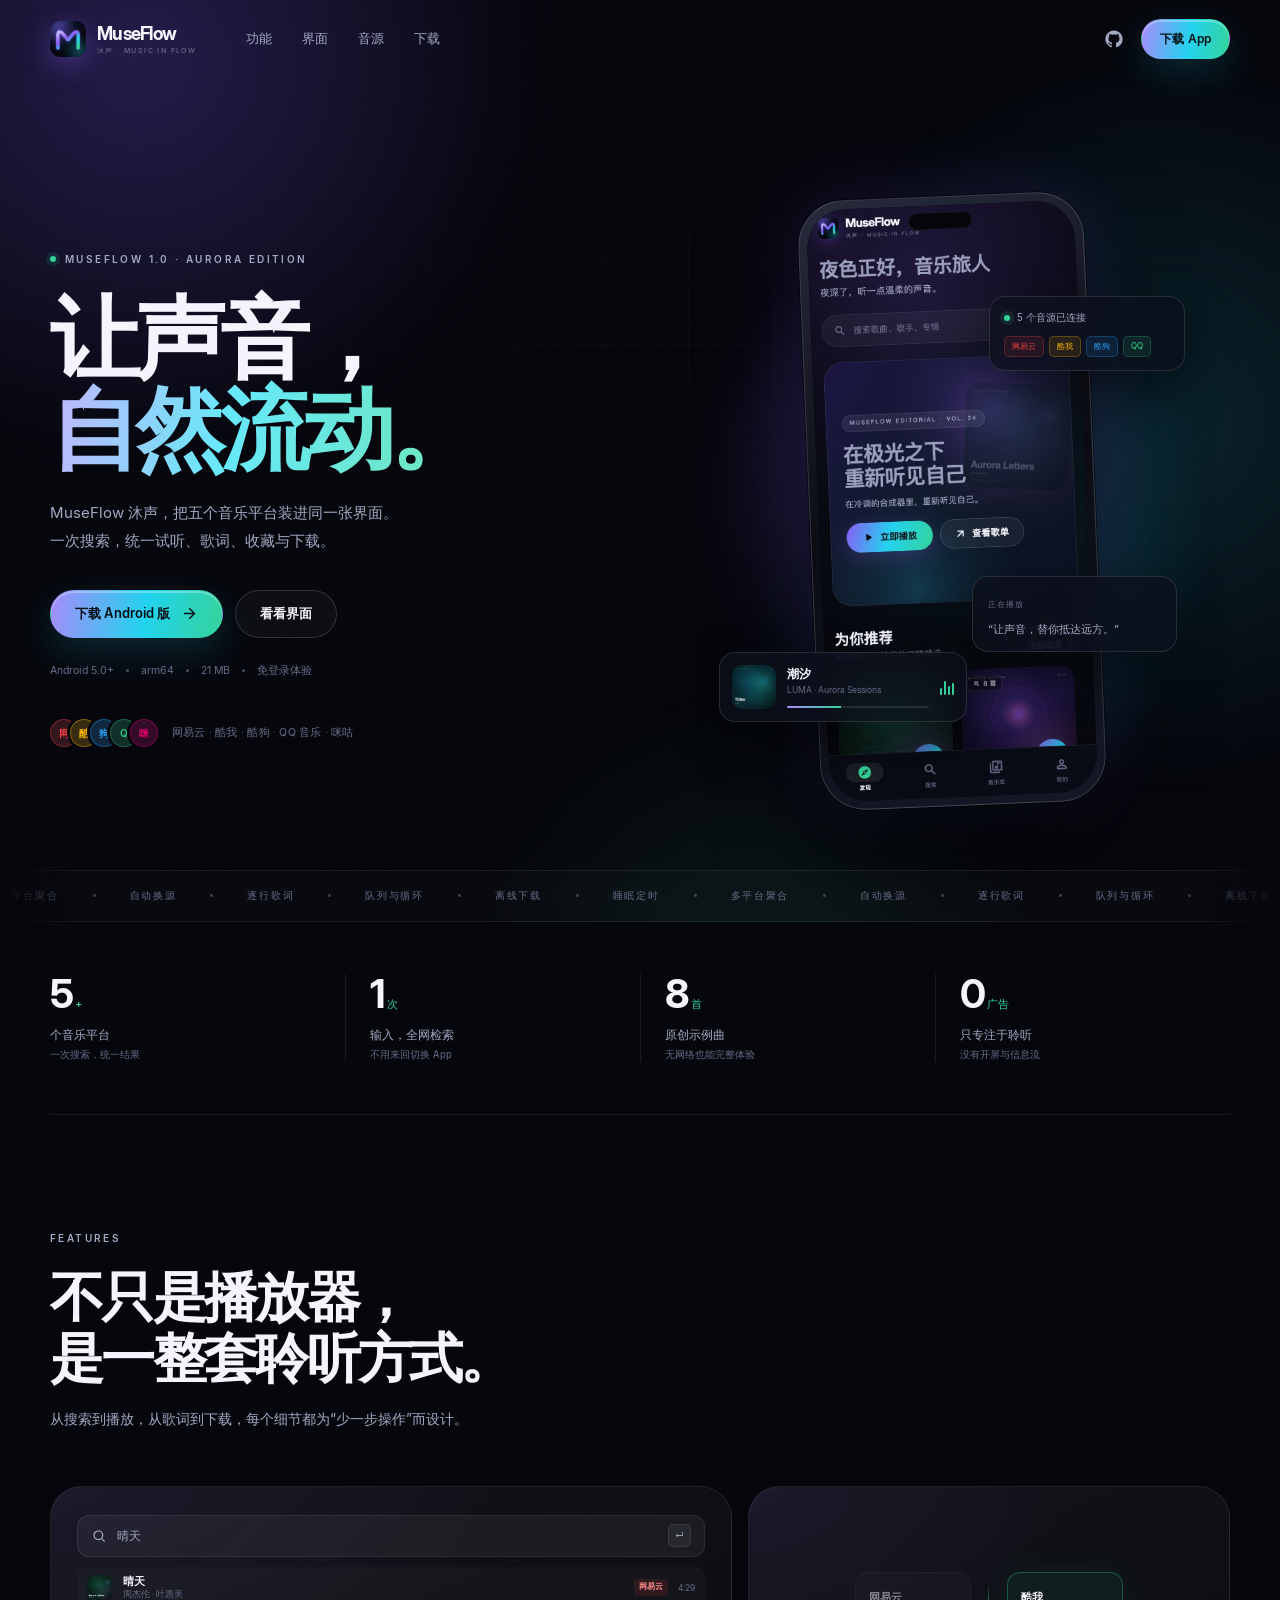
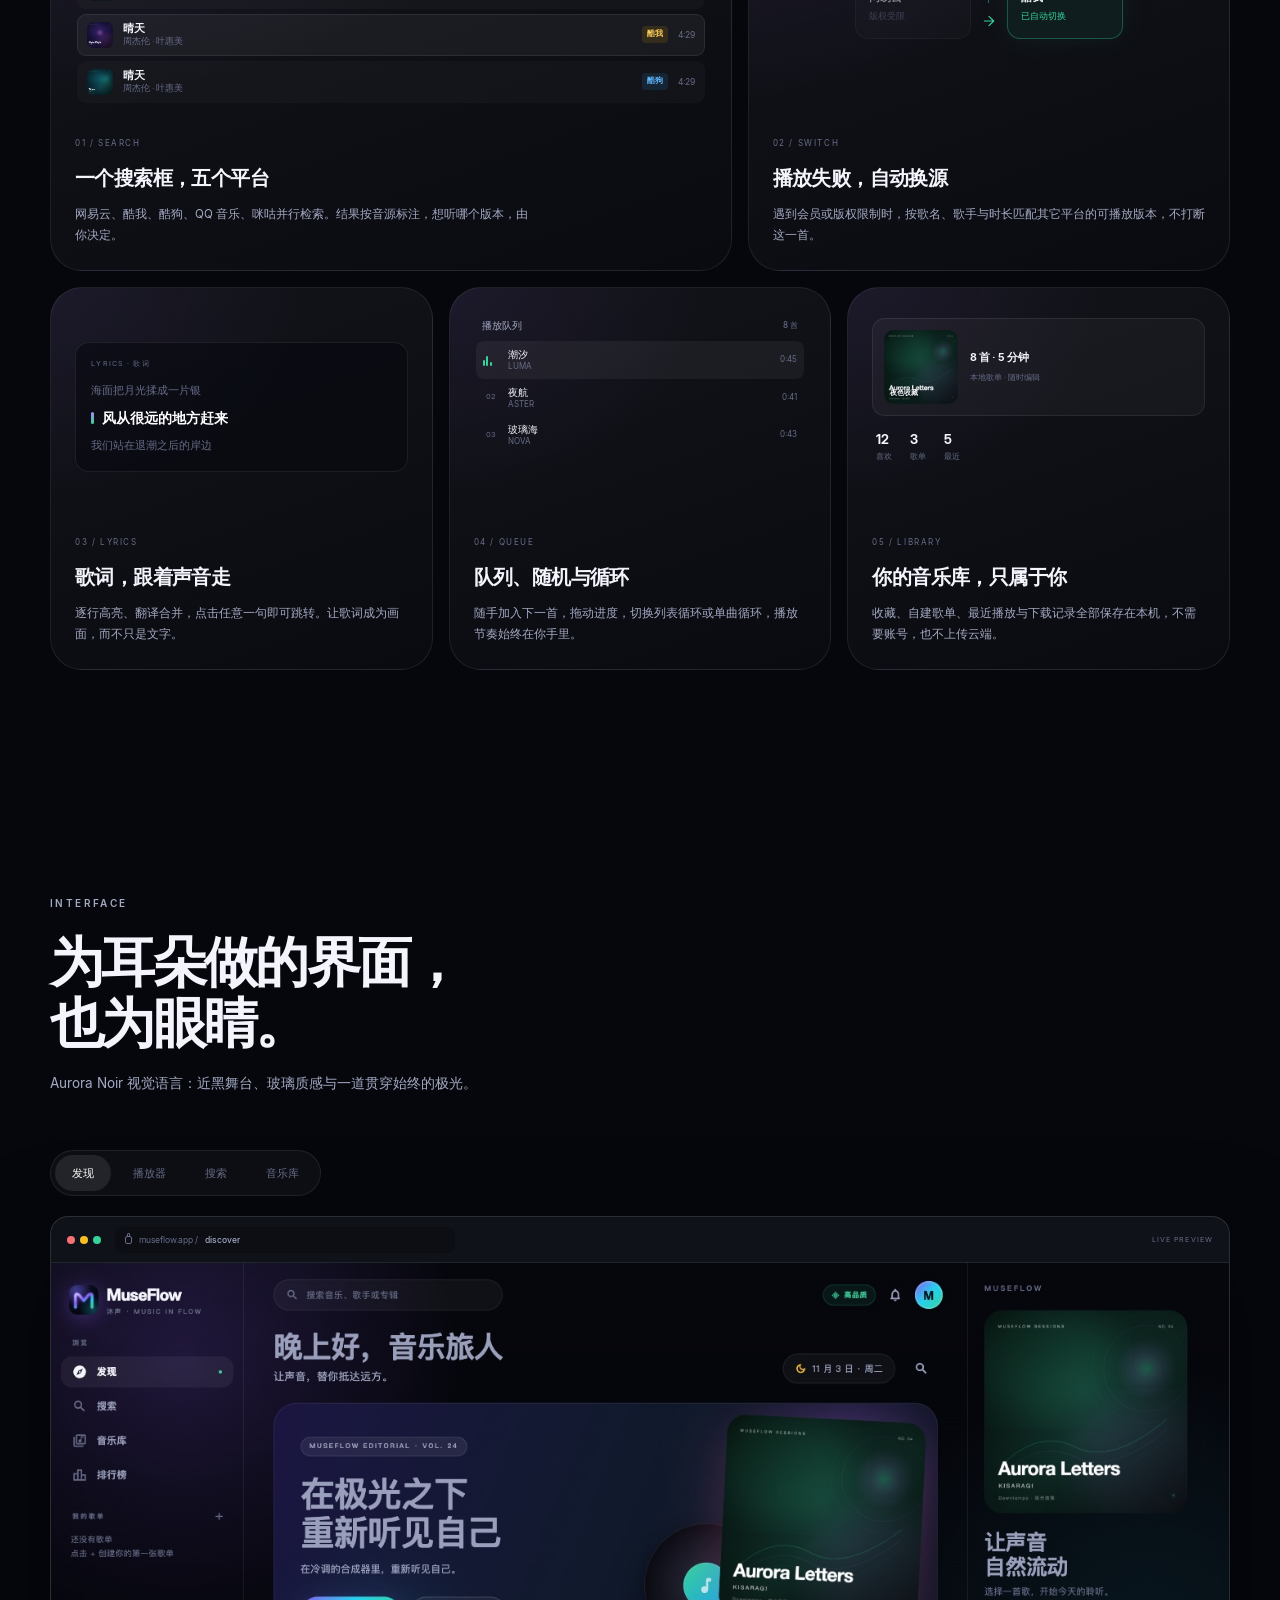
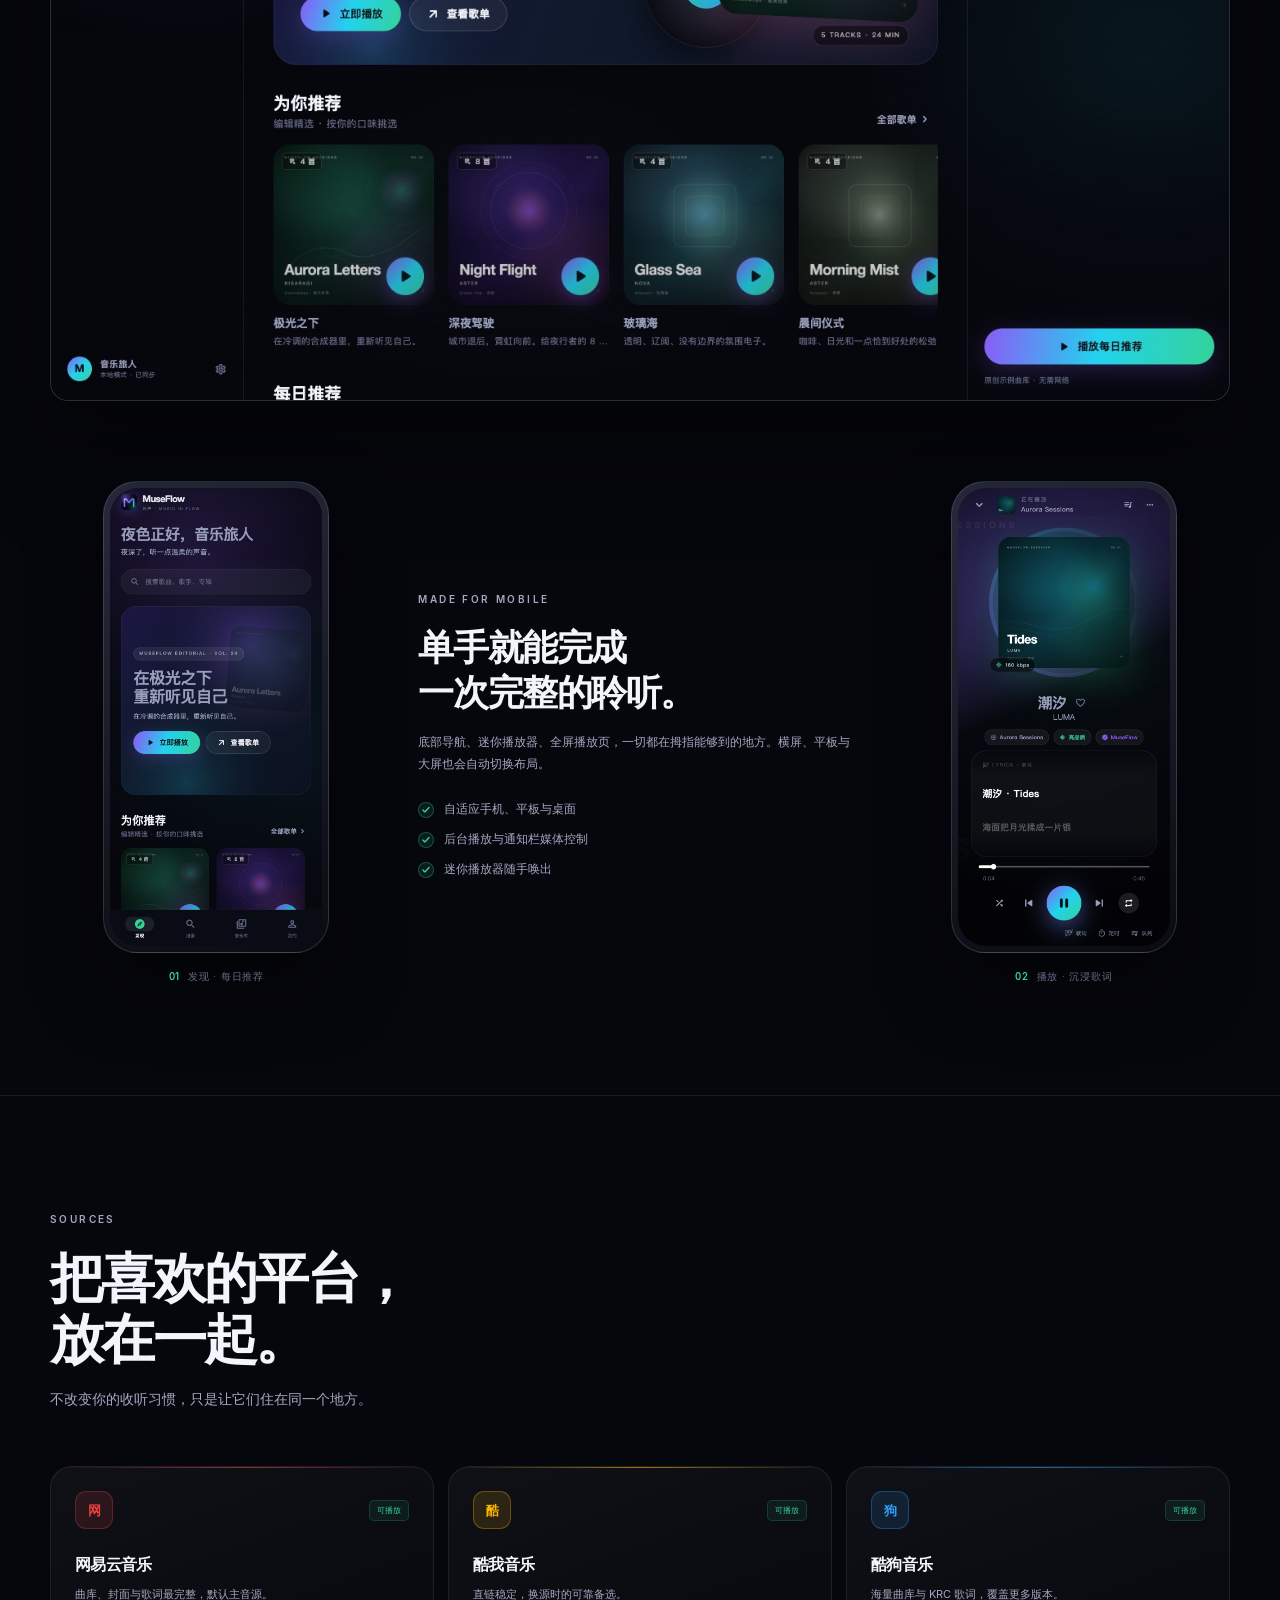
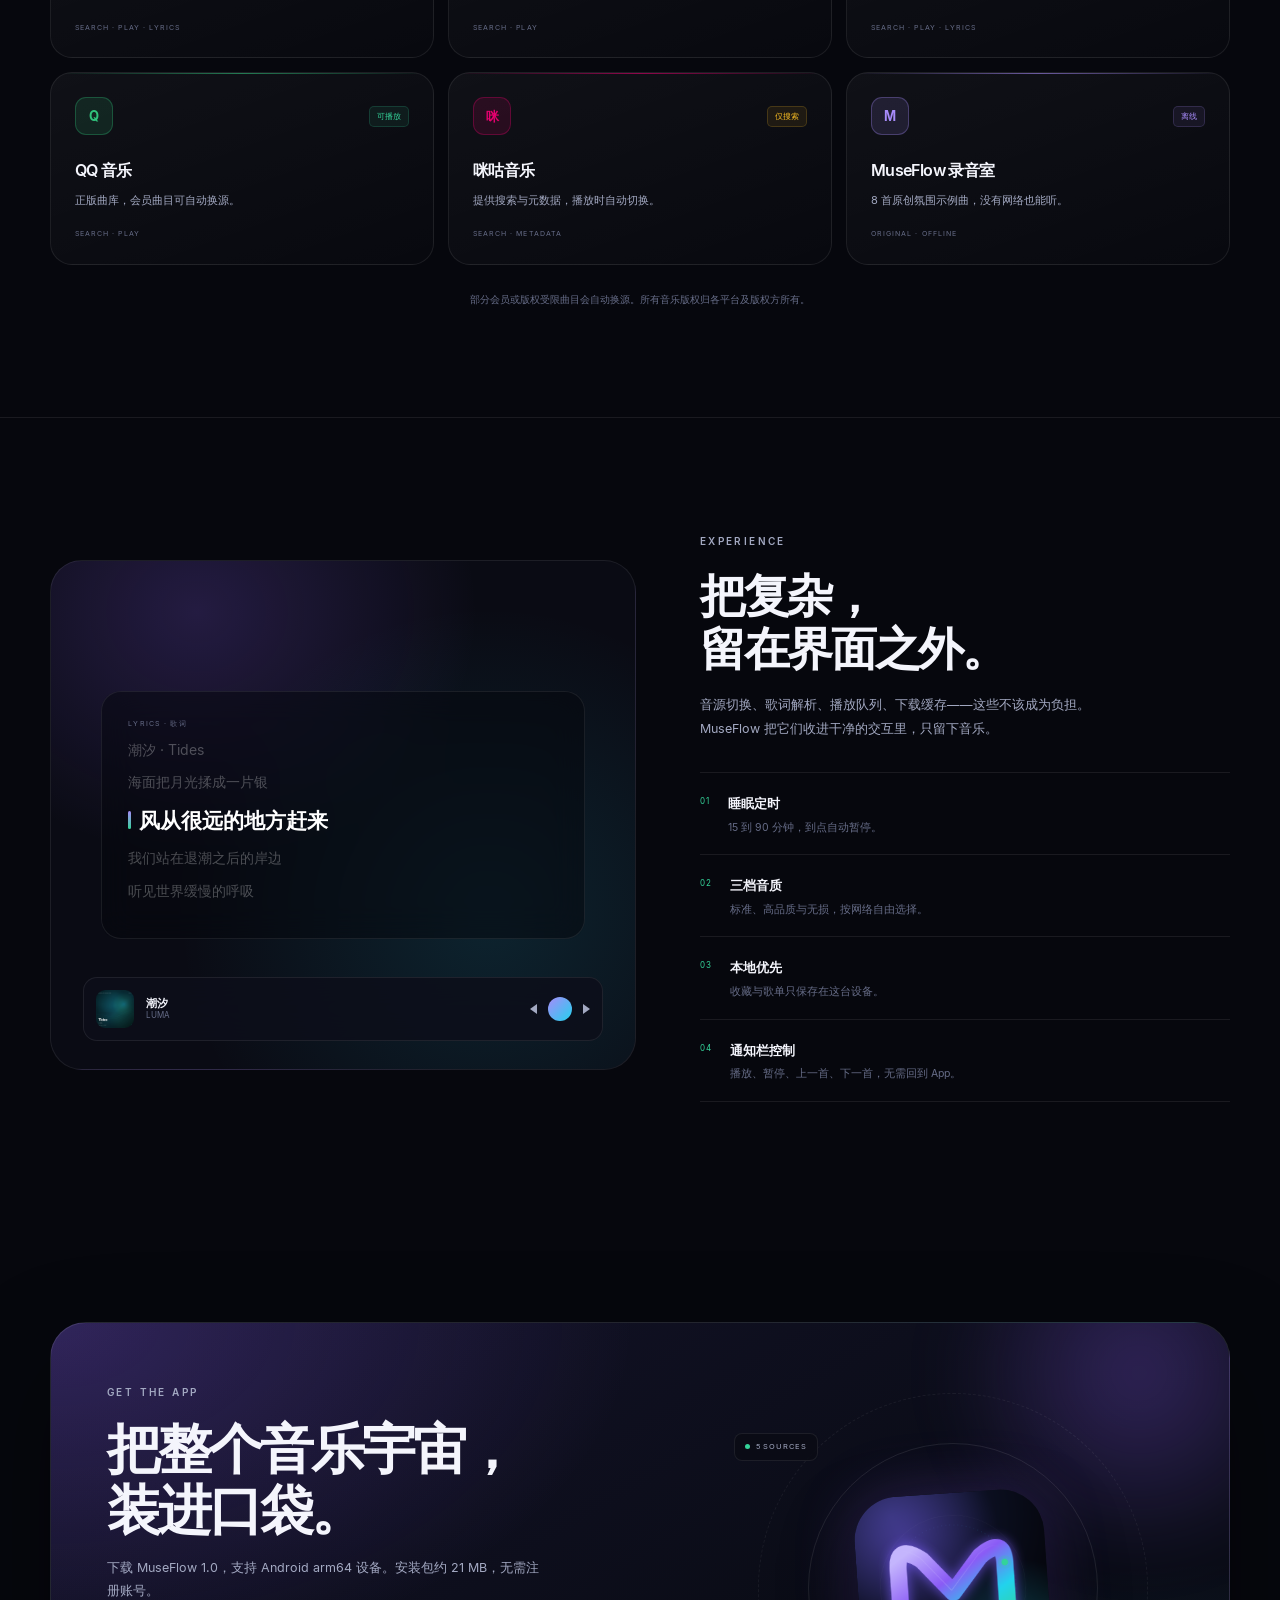
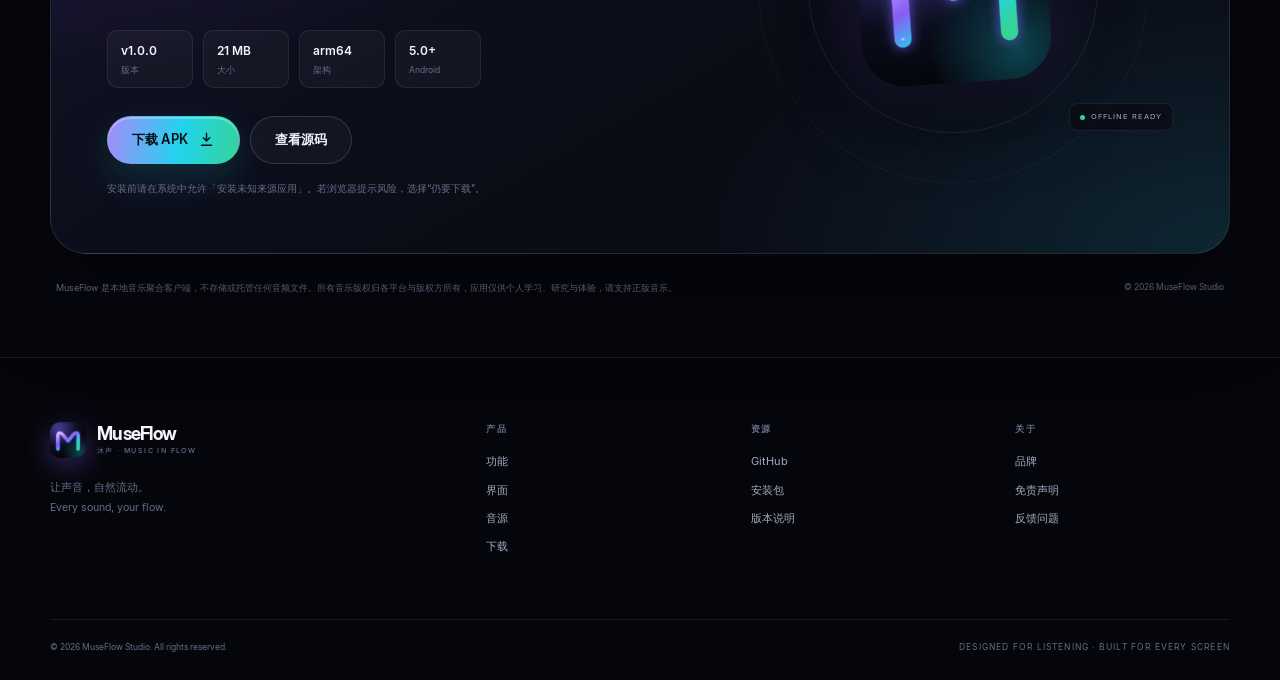
==== commit 8b433bca: "feat: add notification media controls and background audio" ====
--- a/index.html
+++ b/index.html
@@ -284,7 +284,7 @@
             <p>底部导航、迷你播放器、全屏播放页，一切都在拇指能够到的地方。横屏、平板与大屏也会自动切换布局。</p>
             <ul class="check-list">
               <li>自适应手机、平板与桌面</li>
-              <li>后台持续播放，切换应用不中断</li>
+              <li>后台播放与通知栏媒体控制</li>
               <li>迷你播放器随手唤出</li>
             </ul>
           </div>
@@ -374,6 +374,7 @@
             <div><span>01</span><div><strong>睡眠定时</strong><p>15 到 90 分钟，到点自动暂停。</p></div></div>
             <div><span>02</span><div><strong>三档音质</strong><p>标准、高品质与无损，按网络自由选择。</p></div></div>
             <div><span>03</span><div><strong>本地优先</strong><p>收藏与歌单只保存在这台设备。</p></div></div>
+            <div><span>04</span><div><strong>通知栏控制</strong><p>播放、暂停、上一首、下一首，无需回到 App。</p></div></div>
           </div>
         </div>
       </div>
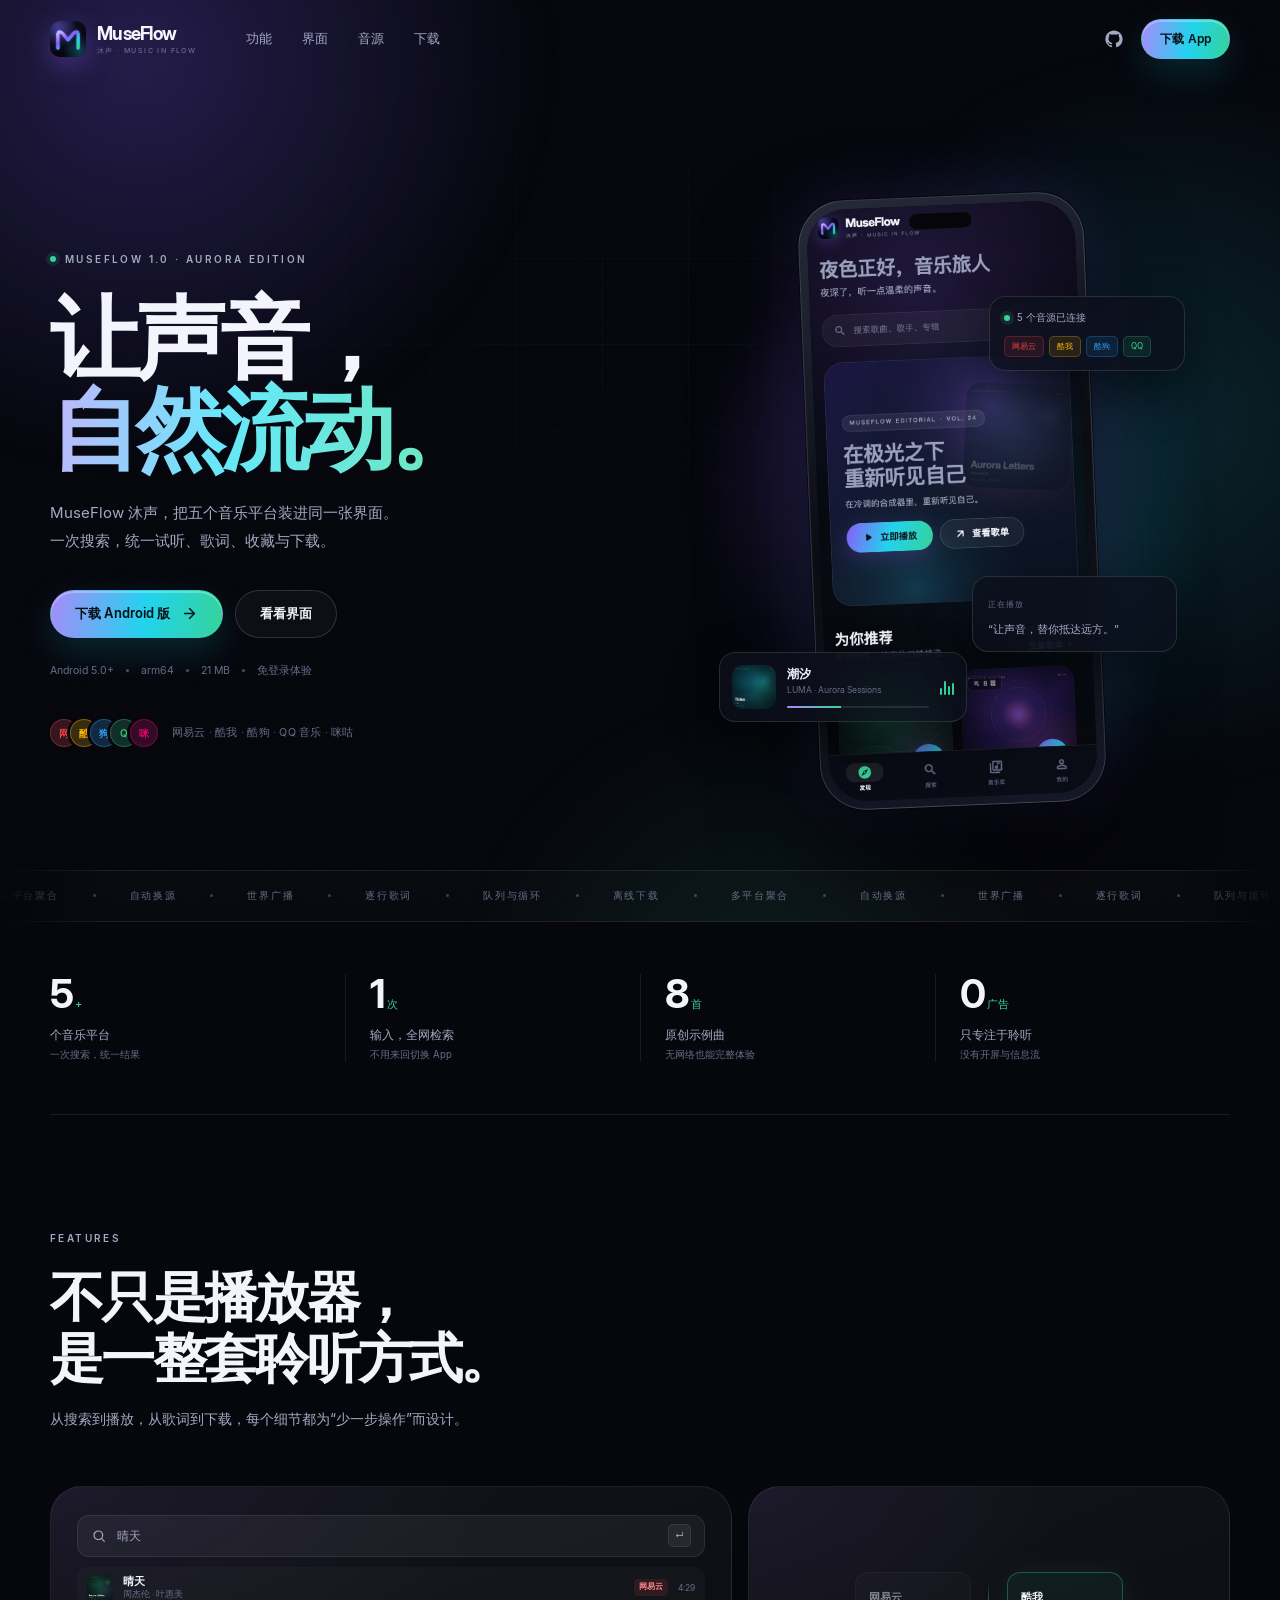
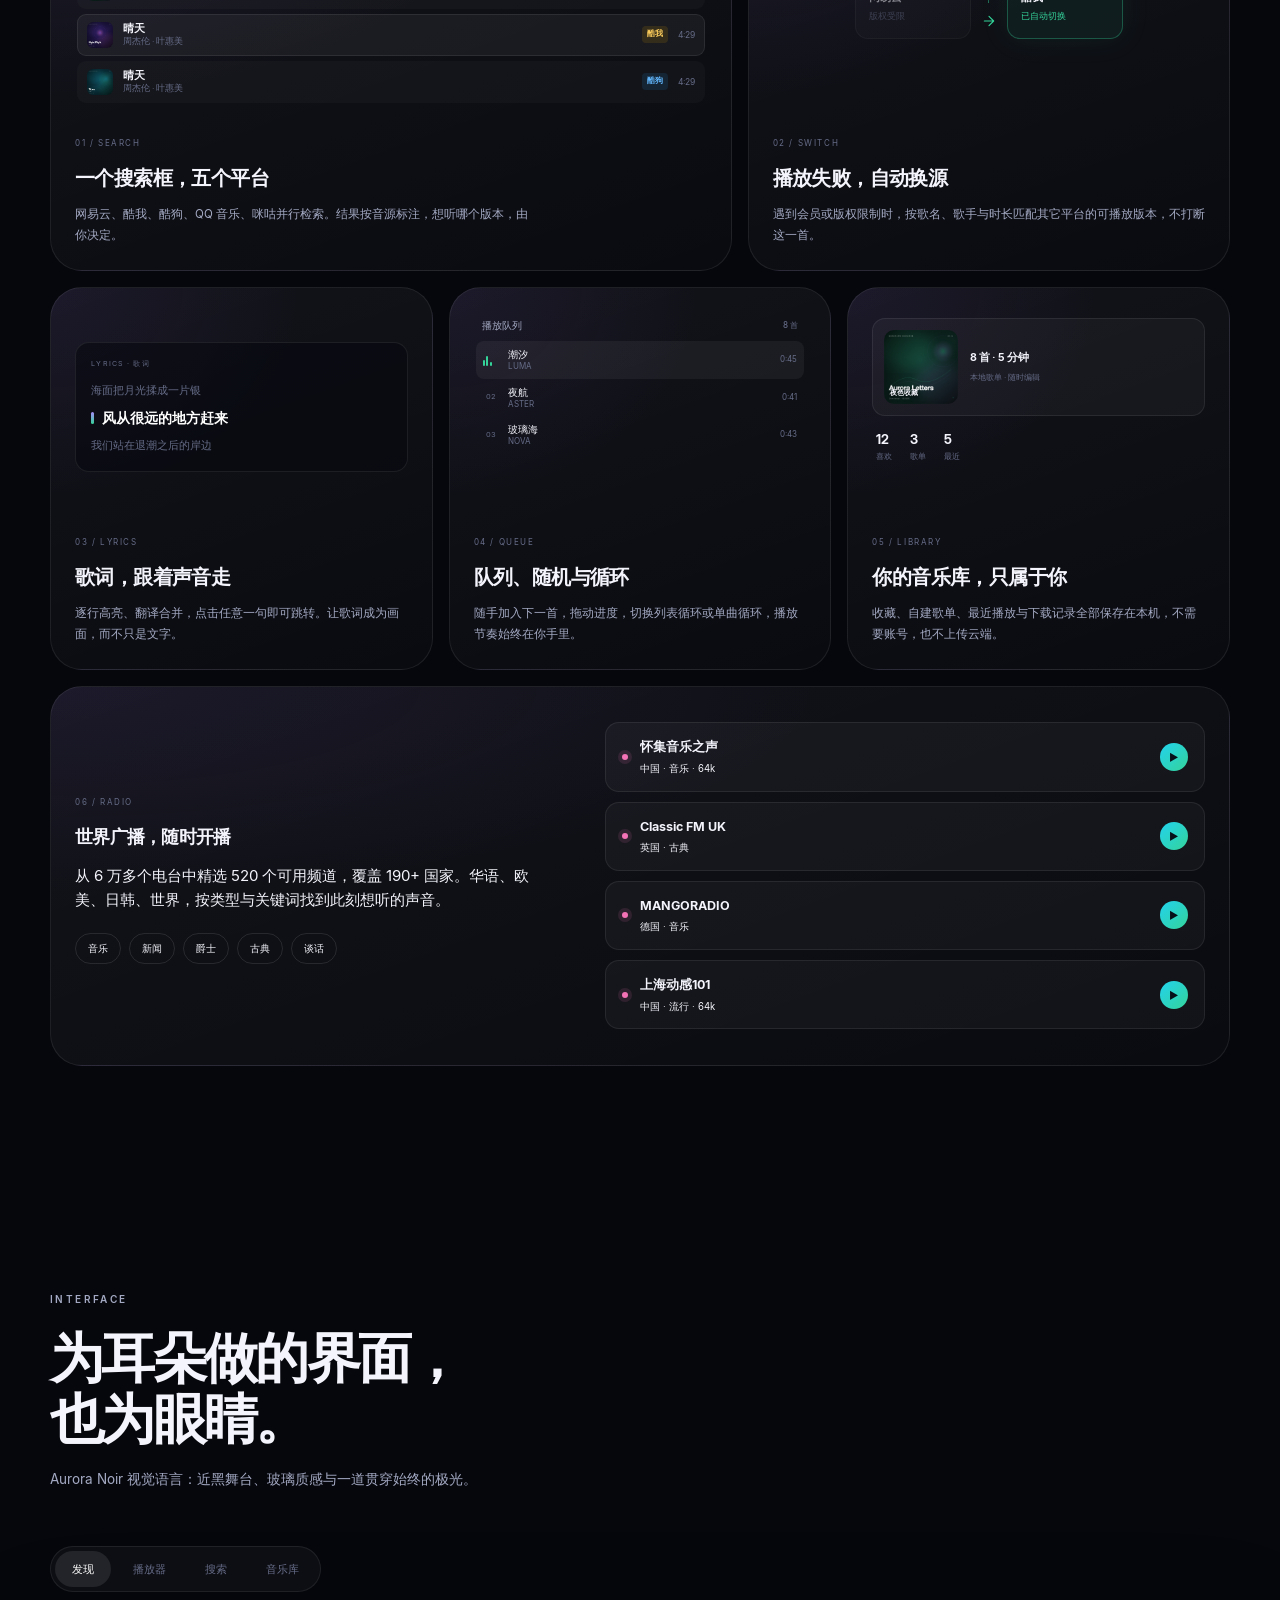
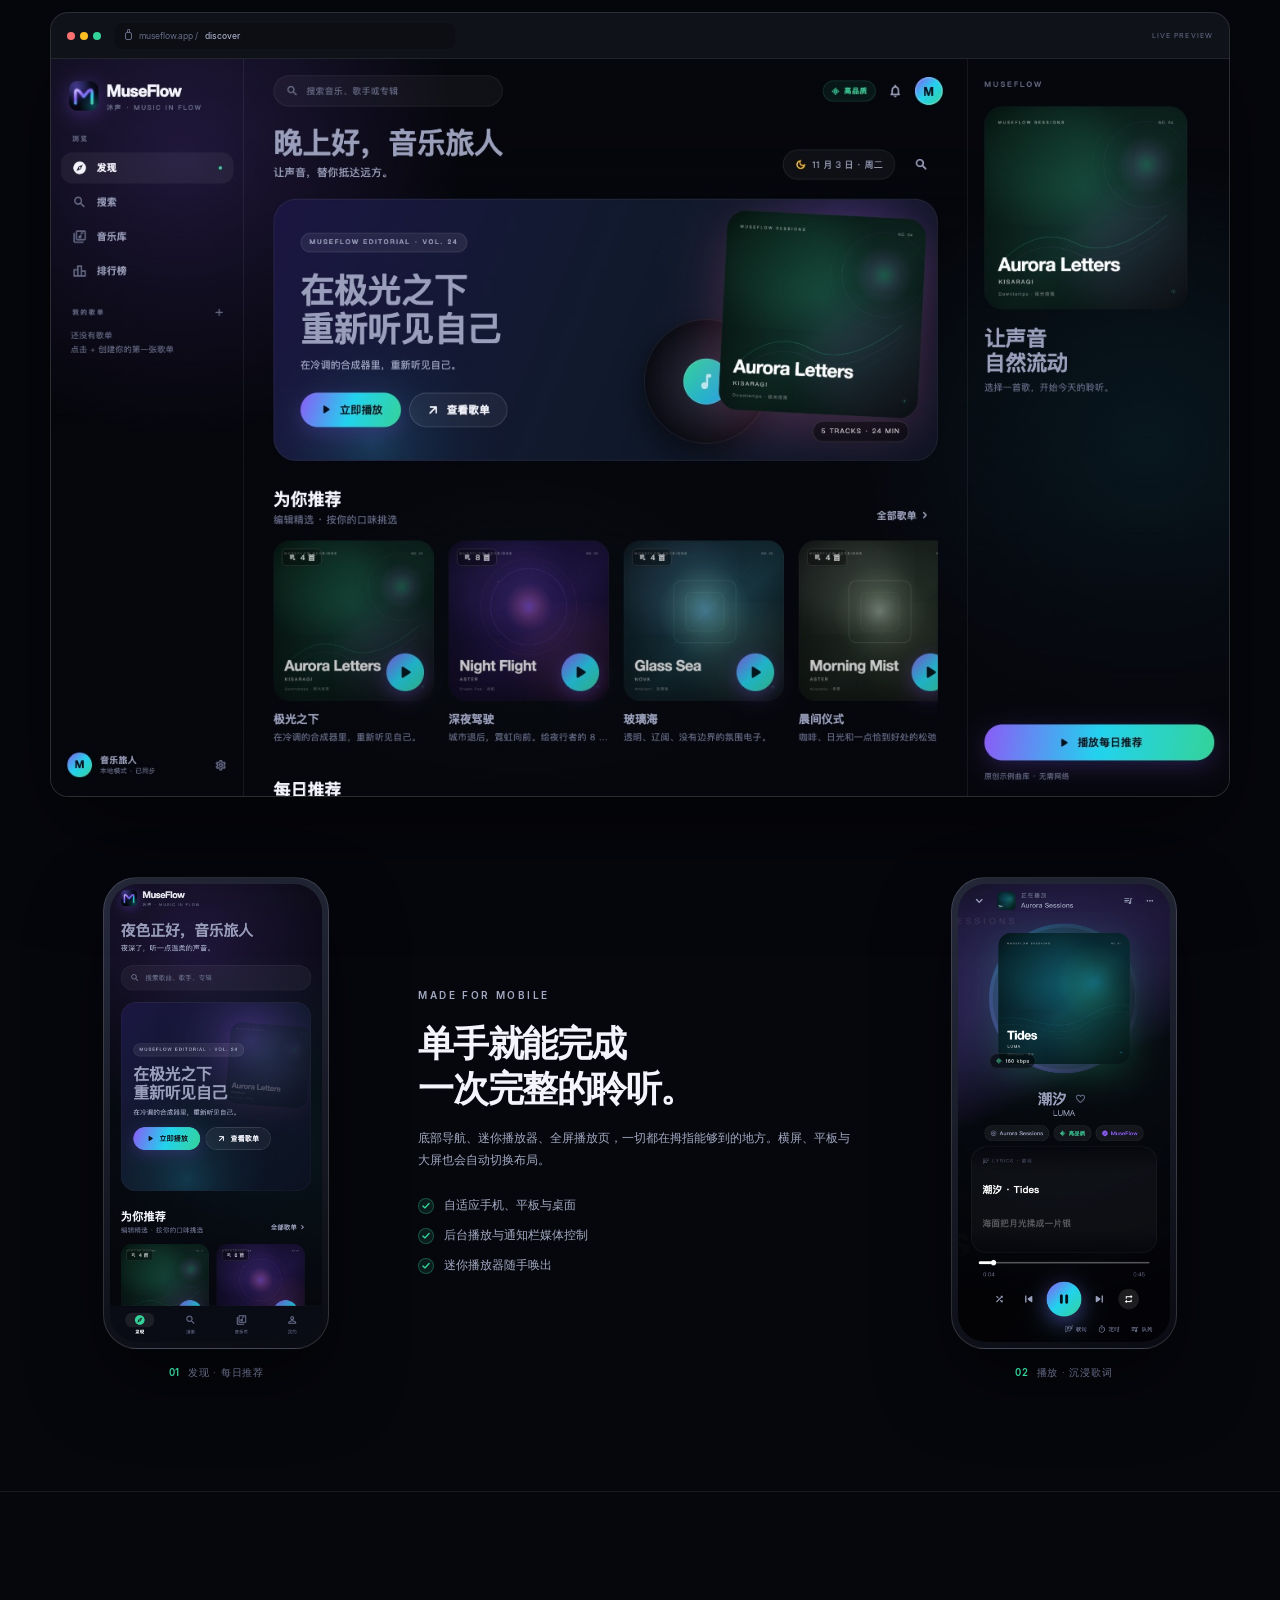
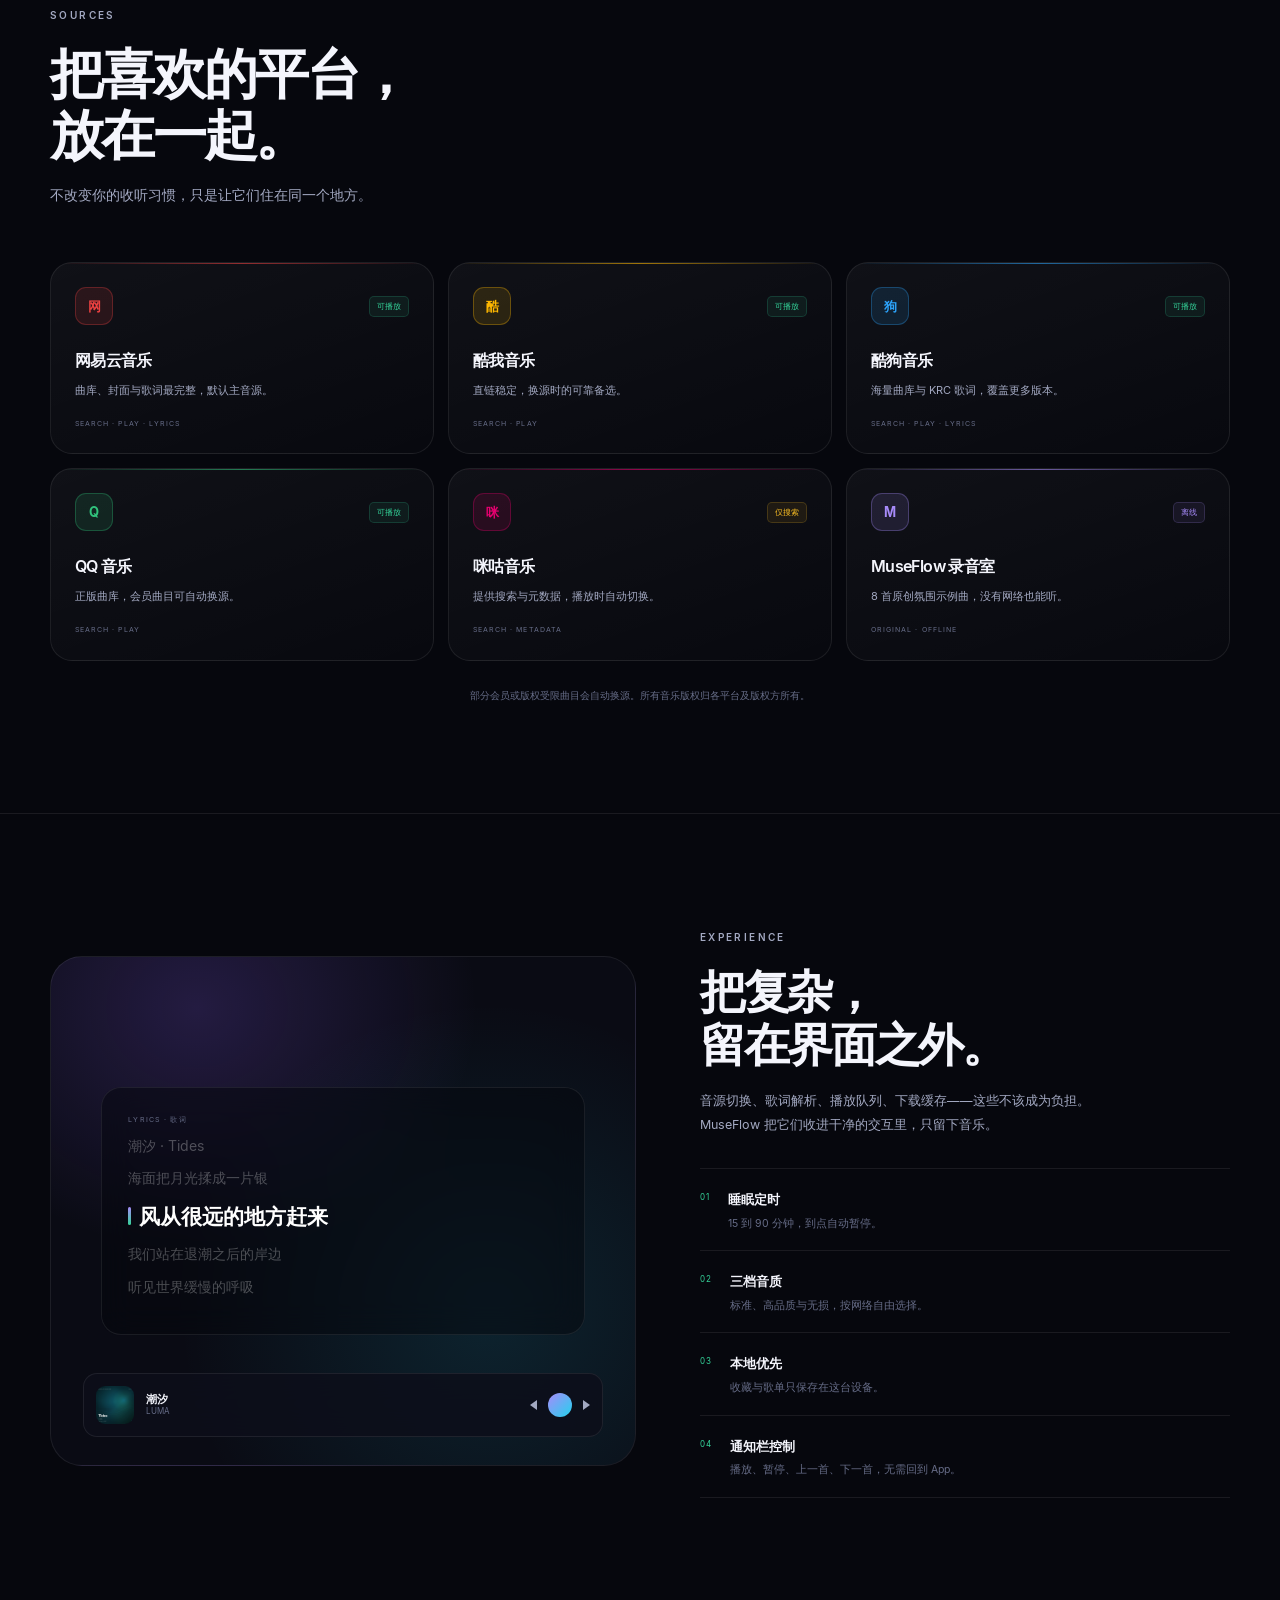
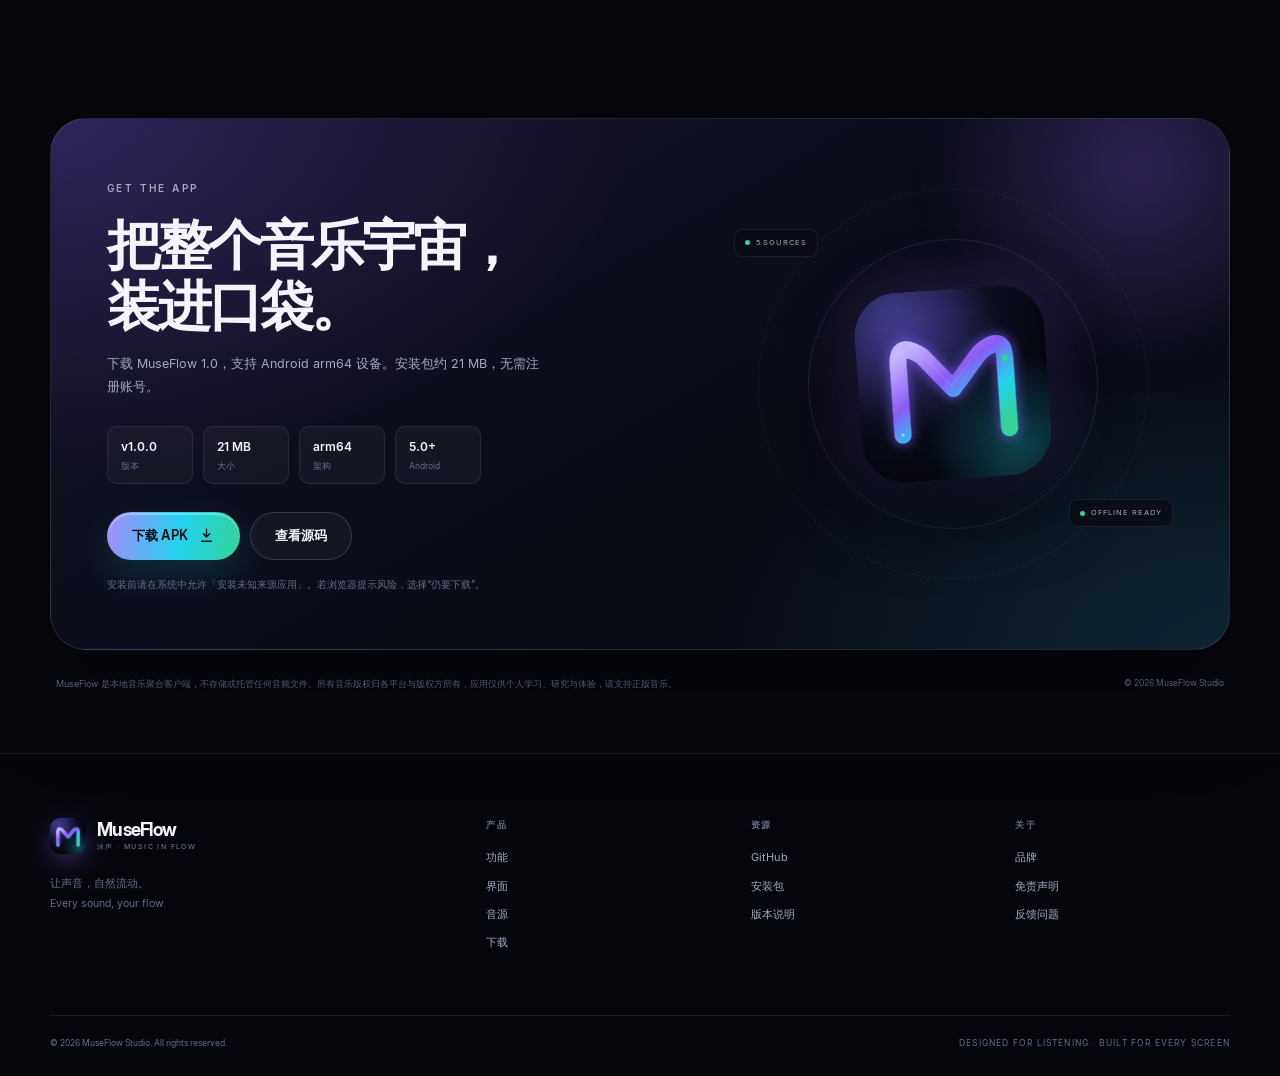
==== commit 6287db07: "feat: add world radio and notification favorite control" ====
--- a/index.html
+++ b/index.html
@@ -4,7 +4,7 @@
   <meta charset="UTF-8">
   <meta name="viewport" content="width=device-width, initial-scale=1, viewport-fit=cover">
   <title>MuseFlow 沐声 · 让声音自然流动</title>
-  <meta name="description" content="MuseFlow 沐声，一款把五个音乐平台装进同一张界面的播放器。聚合搜索、自动换源、逐行歌词、队列、收藏与离线下载，一次到位。">
+  <meta name="description" content="MuseFlow 沐声，一款把五个音乐平台装进同一张界面，并接入 520 个世界电台的播放器。聚合搜索、自动换源、逐行歌词、队列、收藏与离线下载，一次到位。">
   <meta name="theme-color" content="#06070D">
   <meta name="color-scheme" content="dark">
   <meta property="og:type" content="website">
@@ -142,8 +142,8 @@
 
       <div class="ticker" aria-hidden="true">
         <div class="ticker-track">
-          <span>多平台聚合</span><i></i><span>自动换源</span><i></i><span>逐行歌词</span><i></i><span>队列与循环</span><i></i><span>离线下载</span><i></i><span>睡眠定时</span><i></i>
-          <span>多平台聚合</span><i></i><span>自动换源</span><i></i><span>逐行歌词</span><i></i><span>队列与循环</span><i></i><span>离线下载</span><i></i><span>睡眠定时</span><i></i>
+          <span>多平台聚合</span><i></i><span>自动换源</span><i></i><span>世界广播</span><i></i><span>逐行歌词</span><i></i><span>队列与循环</span><i></i><span>离线下载</span><i></i>
+          <span>多平台聚合</span><i></i><span>自动换源</span><i></i><span>世界广播</span><i></i><span>逐行歌词</span><i></i><span>队列与循环</span><i></i><span>离线下载</span><i></i>
         </div>
       </div>
     </section>
@@ -239,6 +239,23 @@
               <span class="card-index">05 / LIBRARY</span>
               <h3>你的音乐库，只属于你</h3>
               <p>收藏、自建歌单、最近播放与下载记录全部保存在本机，不需要账号，也不上传云端。</p>
+            </div>
+          </article>
+
+          <article class="bento-card span-12 radio-bento reveal" data-delay="220">
+            <div class="radio-bento-copy">
+              <span class="card-index">06 / RADIO</span>
+              <h3>世界广播，随时开播</h3>
+              <p>从 6 万多个电台中精选 520 个可用频道，覆盖 190+ 国家。华语、欧美、日韩、世界，按类型与关键词找到此刻想听的声音。</p>
+              <div class="radio-genres">
+                <span>音乐</span><span>新闻</span><span>爵士</span><span>古典</span><span>谈话</span>
+              </div>
+            </div>
+            <div class="radio-strip" aria-hidden="true">
+              <div class="radio-station"><span class="radio-live"></span><div><strong>怀集音乐之声</strong><small>中国 · 音乐 · 64k</small></div><b>▶</b></div>
+              <div class="radio-station"><span class="radio-live"></span><div><strong>Classic FM UK</strong><small>英国 · 古典</small></div><b>▶</b></div>
+              <div class="radio-station"><span class="radio-live"></span><div><strong>MANGORADIO</strong><small>德国 · 音乐</small></div><b>▶</b></div>
+              <div class="radio-station"><span class="radio-live"></span><div><strong>上海动感101</strong><small>中国 · 流行 · 64k</small></div><b>▶</b></div>
             </div>
           </article>
         </div>
--- a/styles.css
+++ b/styles.css
@@ -603,6 +603,7 @@
 .bento-card:hover { transform: translateY(-5px); border-color: rgba(255, 255, 255, 0.16); }
 .bento-card:hover::before { opacity: 1; }
 .span-7 { grid-column: span 7; }
+.span-12 { grid-column: span 12; }
 .span-5 { grid-column: span 5; }
 .span-4 { grid-column: span 4; }
 .bento-copy { position: relative; z-index: 2; margin-top: auto; padding-top: 26px; }
@@ -1112,3 +1113,78 @@
   *, *::before, *::after { animation-duration: 0.001ms !important; animation-iteration-count: 1 !important; transition-duration: 0.001ms !important; }
   .js .reveal { opacity: 1; transform: none; }
 }
+
+/* ---------- World radio ---------- */
+.radio-bento {
+  display: grid;
+  grid-template-columns: minmax(0, 0.9fr) minmax(0, 1.1fr);
+  gap: 40px;
+  align-items: center;
+}
+.radio-bento-copy h3 { margin: 10px 0 12px; }
+.radio-bento-copy p { max-width: 460px; }
+.radio-genres {
+  display: flex;
+  flex-wrap: wrap;
+  gap: 8px;
+  margin-top: 20px;
+}
+.radio-genres span {
+  padding: 6px 12px;
+  border-radius: 999px;
+  border: 1px solid rgba(255, 255, 255, 0.1);
+  color: var(--text-tertiary);
+  font-size: 10px;
+}
+.radio-strip {
+  display: grid;
+  gap: 10px;
+}
+.radio-station {
+  display: flex;
+  align-items: center;
+  gap: 12px;
+  padding: 14px 16px;
+  border-radius: 14px;
+  border: 1px solid rgba(255, 255, 255, 0.08);
+  background: rgba(255, 255, 255, 0.035);
+}
+.radio-station div {
+  display: flex;
+  flex-direction: column;
+  gap: 3px;
+  min-width: 0;
+  flex: 1;
+}
+.radio-station strong {
+  font-size: 12.5px;
+  color: var(--text-primary);
+  white-space: nowrap;
+  overflow: hidden;
+  text-overflow: ellipsis;
+}
+.radio-station small {
+  font-size: 9.5px;
+  color: var(--text-tertiary);
+}
+.radio-station b {
+  width: 28px;
+  height: 28px;
+  border-radius: 50%;
+  display: grid;
+  place-items: center;
+  color: #071018;
+  font-size: 10px;
+  background: linear-gradient(135deg, var(--cyan), var(--mint));
+}
+.radio-live {
+  width: 6px;
+  height: 6px;
+  flex: none;
+  border-radius: 50%;
+  background: var(--pink);
+  box-shadow: 0 0 0 4px rgba(244, 114, 182, 0.12);
+}
+@media (max-width: 900px) {
+  .radio-bento { grid-template-columns: 1fr; gap: 26px; }
+}
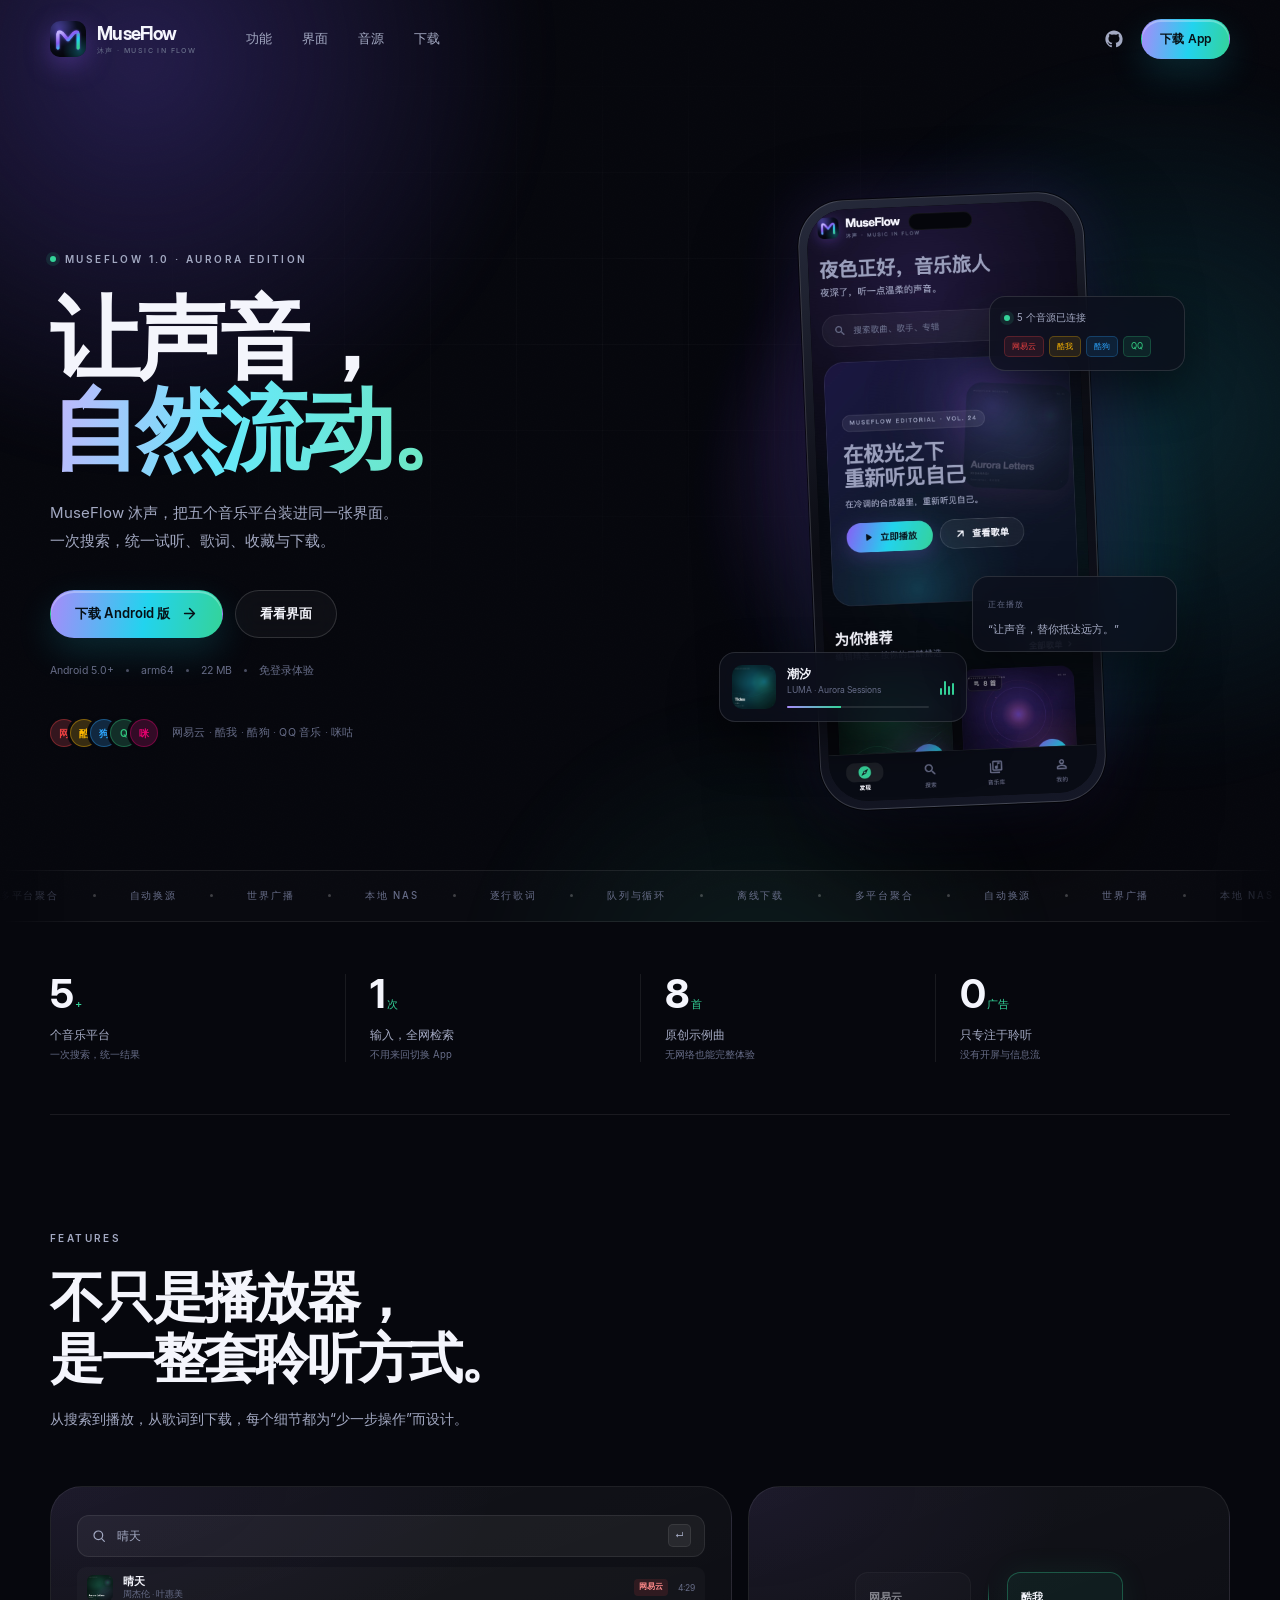
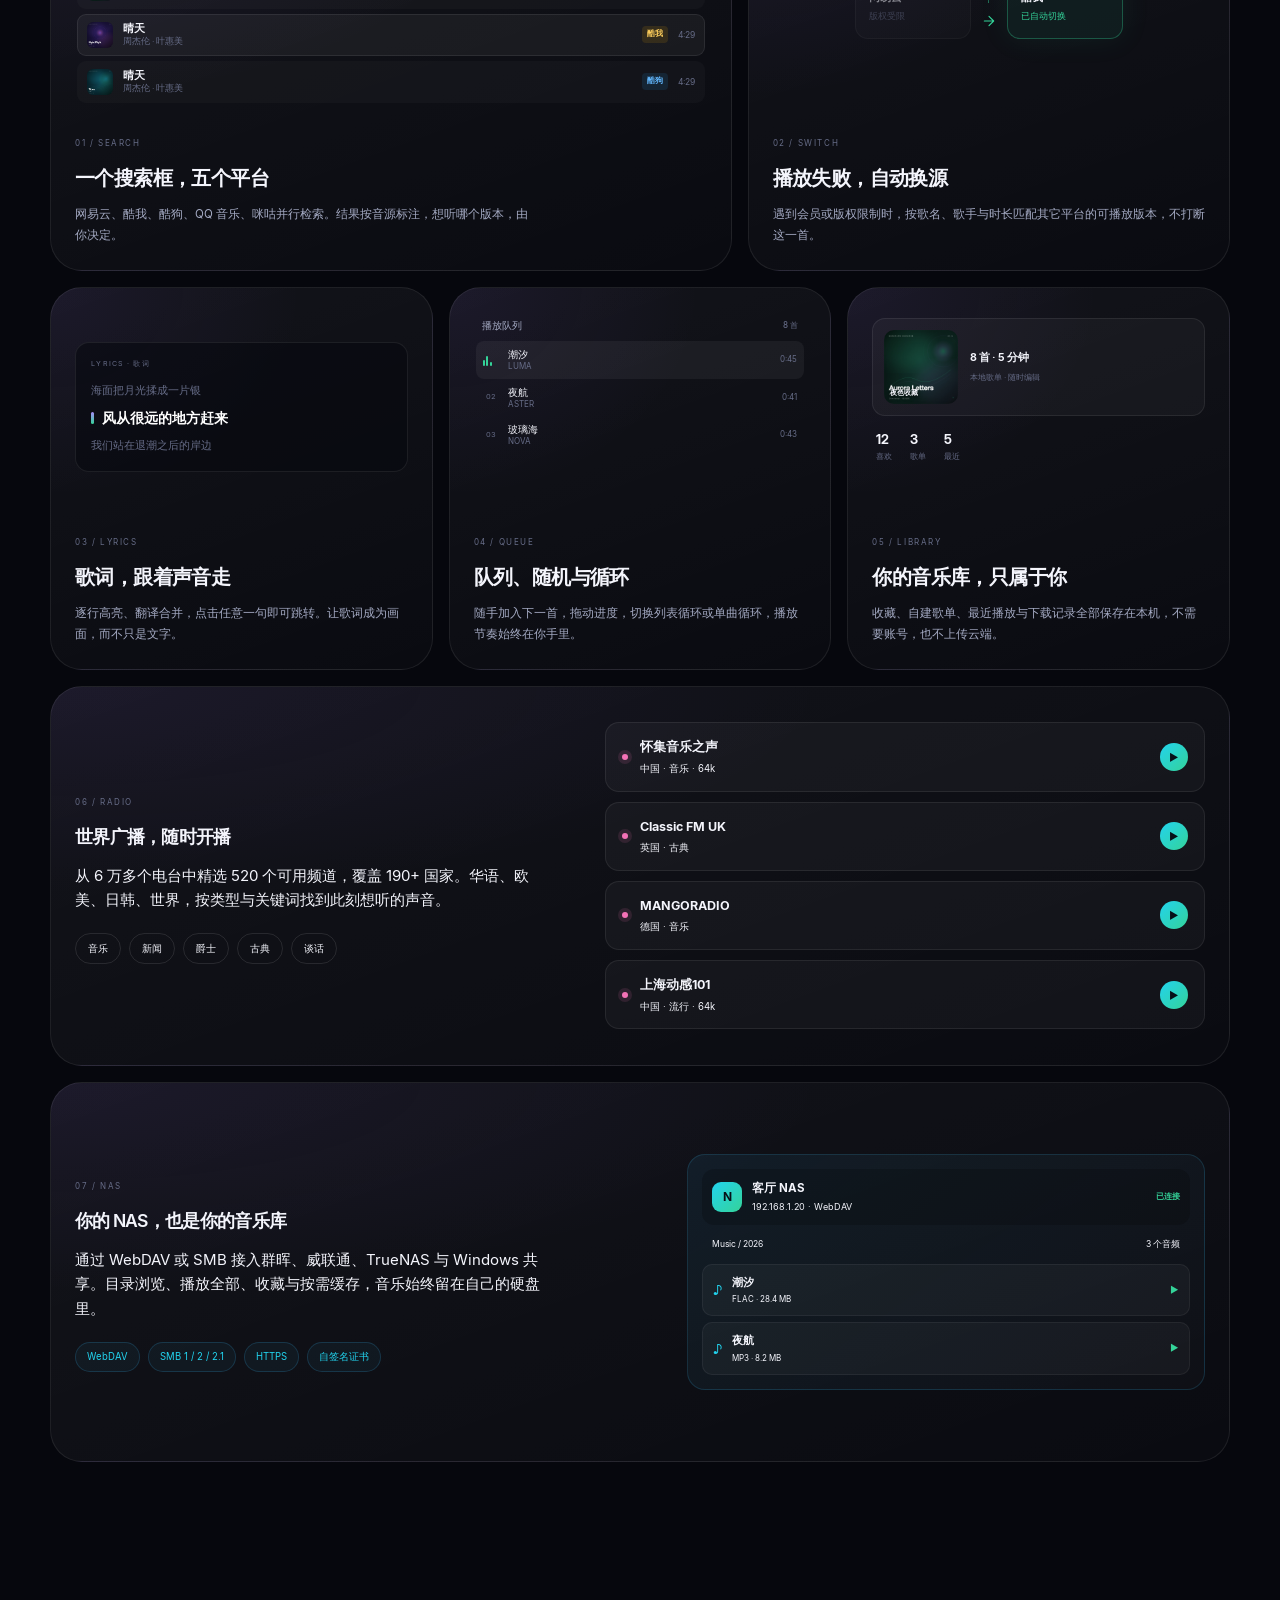
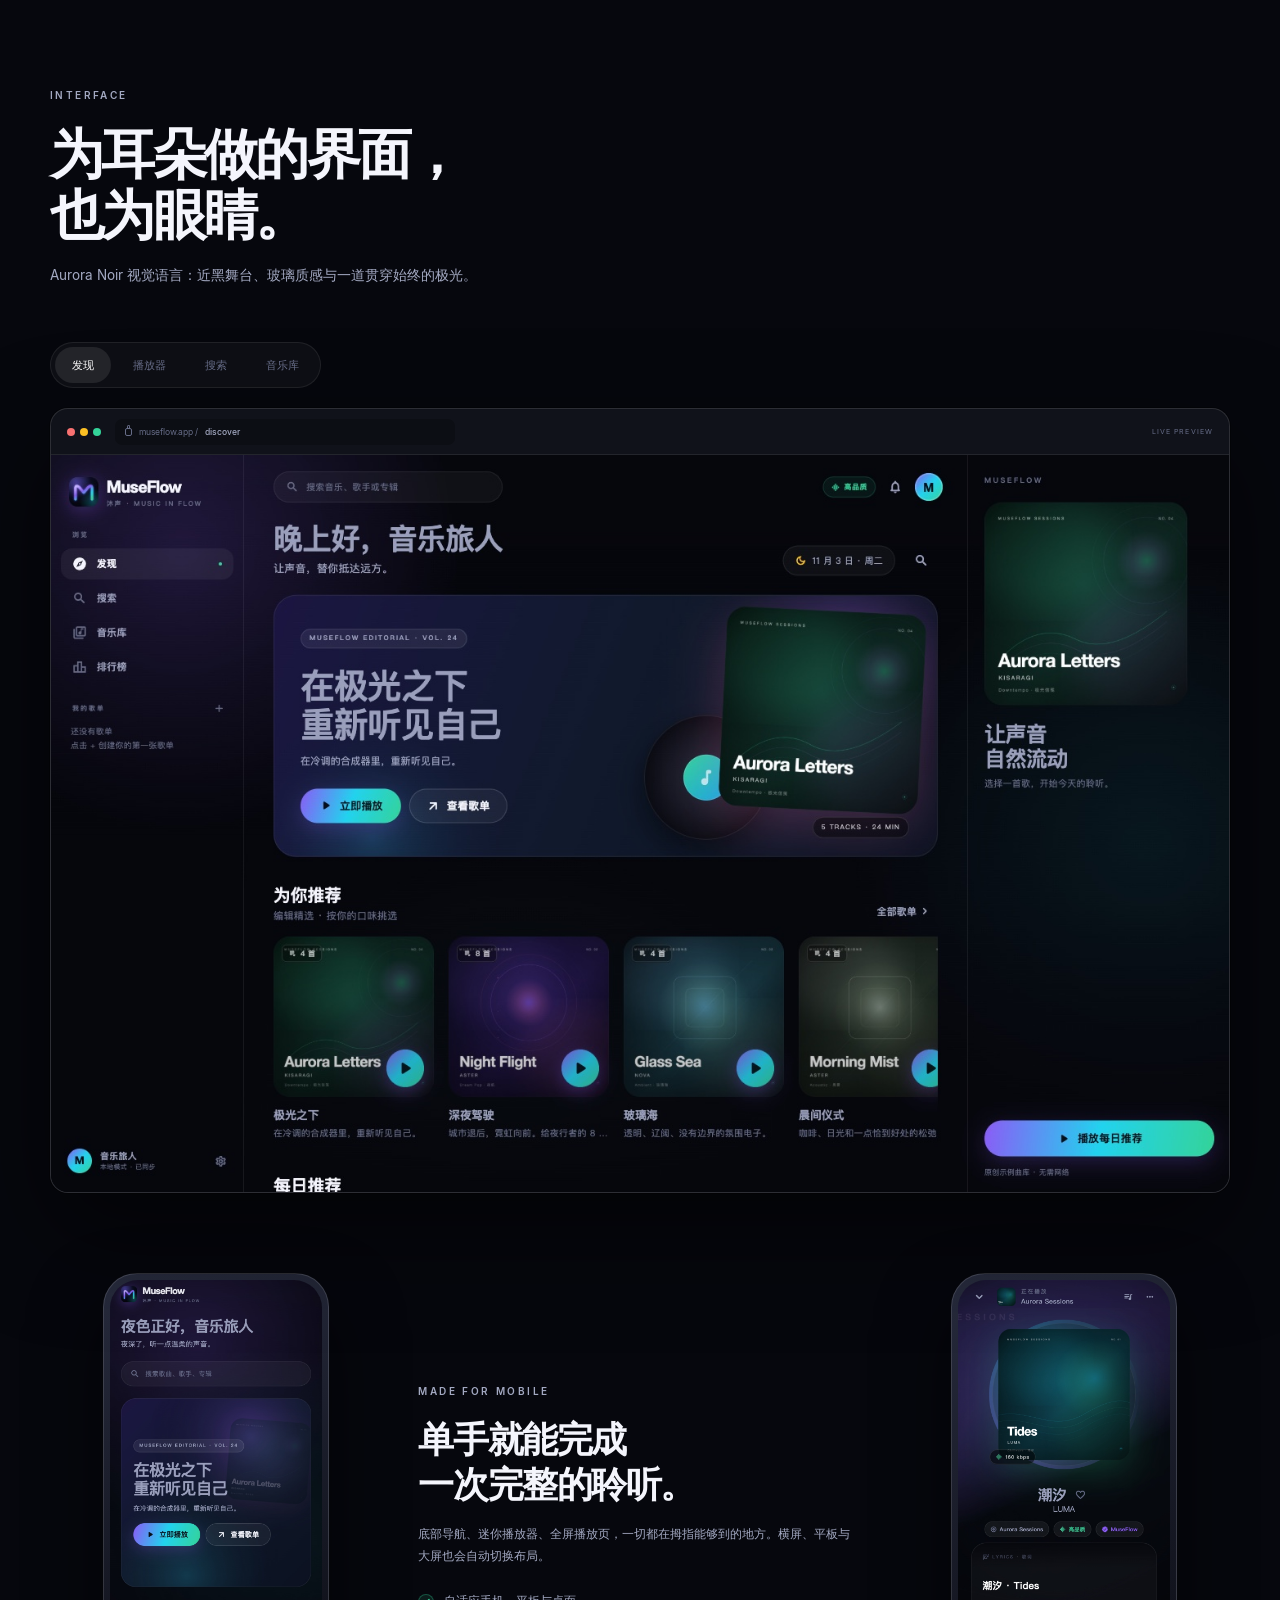
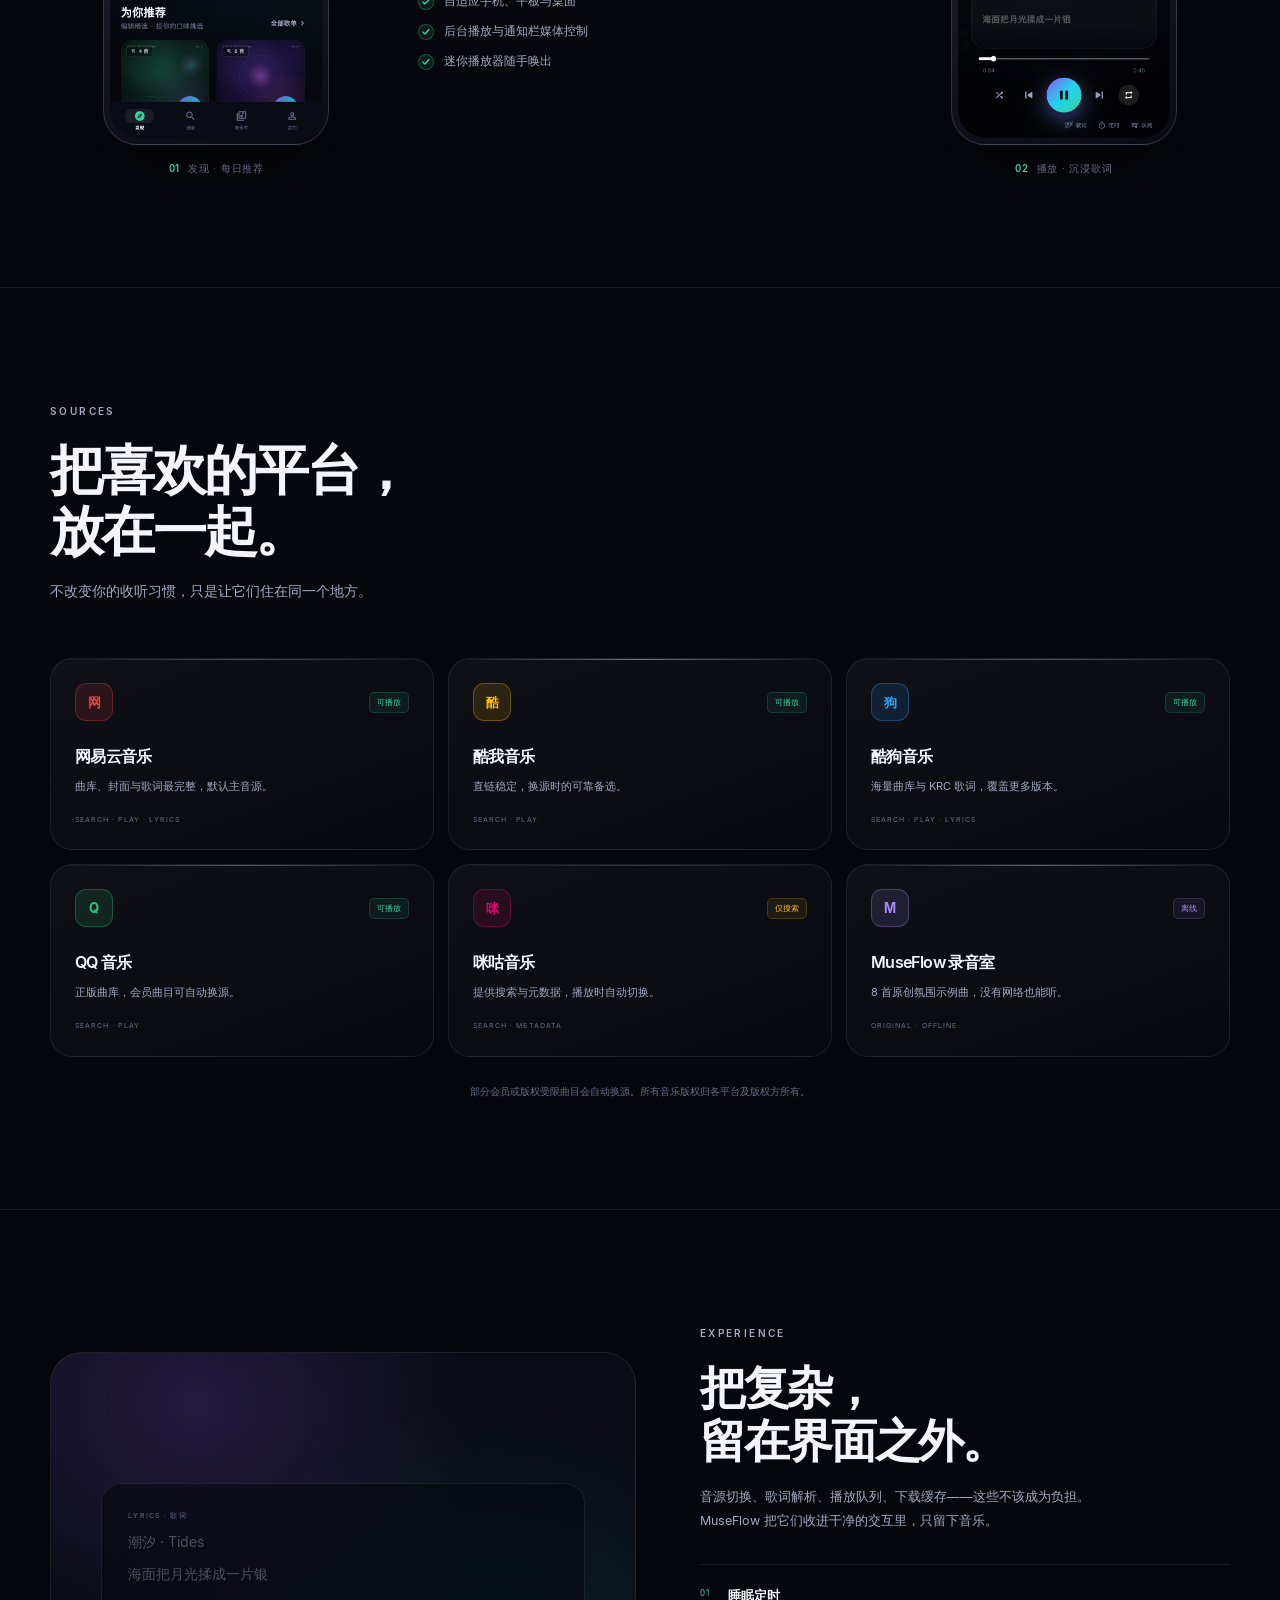
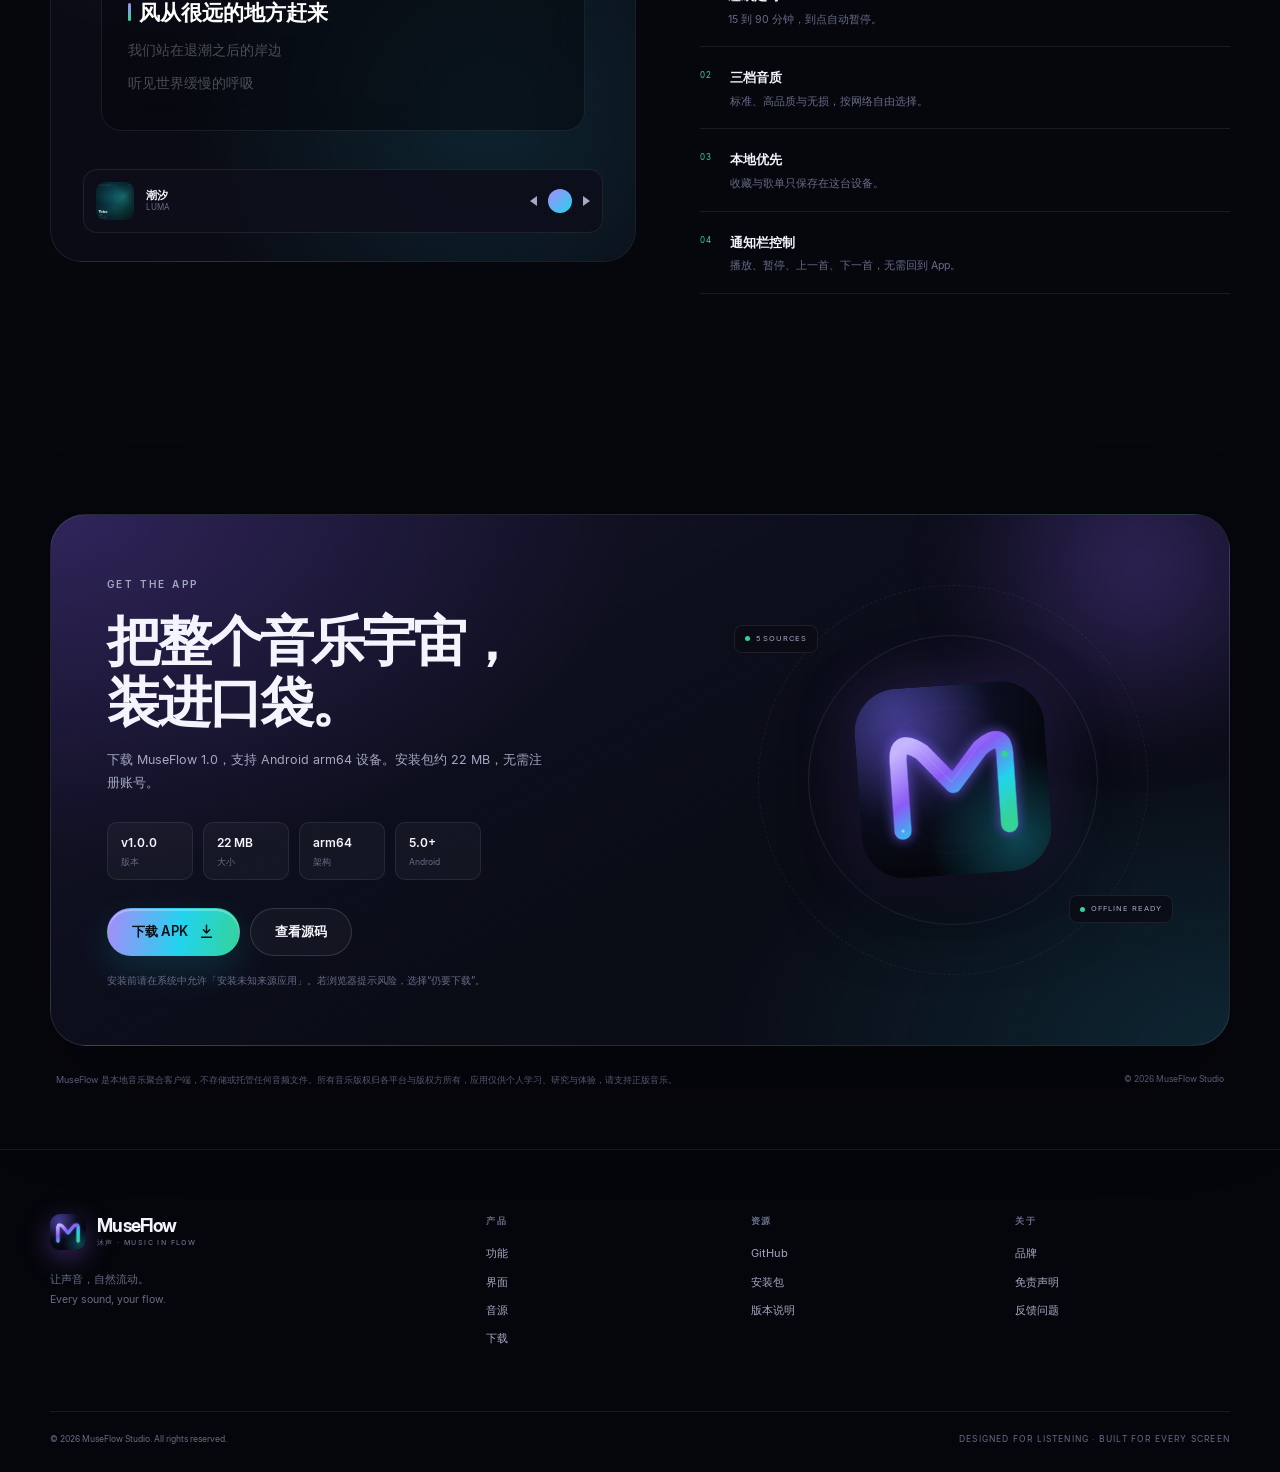
==== commit f1a726b4: "feat: add WebDAV and SMB NAS music library" ====
--- a/index.html
+++ b/index.html
@@ -4,7 +4,7 @@
   <meta charset="UTF-8">
   <meta name="viewport" content="width=device-width, initial-scale=1, viewport-fit=cover">
   <title>MuseFlow 沐声 · 让声音自然流动</title>
-  <meta name="description" content="MuseFlow 沐声，一款把五个音乐平台装进同一张界面，并接入 520 个世界电台的播放器。聚合搜索、自动换源、逐行歌词、队列、收藏与离线下载，一次到位。">
+  <meta name="description" content="MuseFlow 沐声，一款把五个音乐平台、520 个世界电台和你的 NAS 装进同一张界面的播放器。聚合搜索、自动换源、逐行歌词、队列、收藏与离线下载，一次到位。">
   <meta name="theme-color" content="#06070D">
   <meta name="color-scheme" content="dark">
   <meta property="og:type" content="website">
@@ -90,7 +90,7 @@
           </div>
 
           <div class="hero-meta reveal" data-delay="240">
-            <span>Android 5.0+</span><i></i><span>arm64</span><i></i><span>21 MB</span><i></i><span>免登录体验</span>
+            <span>Android 5.0+</span><i></i><span>arm64</span><i></i><span>22 MB</span><i></i><span>免登录体验</span>
           </div>
 
           <div class="hero-platforms reveal" data-delay="300">
@@ -142,8 +142,8 @@
 
       <div class="ticker" aria-hidden="true">
         <div class="ticker-track">
-          <span>多平台聚合</span><i></i><span>自动换源</span><i></i><span>世界广播</span><i></i><span>逐行歌词</span><i></i><span>队列与循环</span><i></i><span>离线下载</span><i></i>
-          <span>多平台聚合</span><i></i><span>自动换源</span><i></i><span>世界广播</span><i></i><span>逐行歌词</span><i></i><span>队列与循环</span><i></i><span>离线下载</span><i></i>
+          <span>多平台聚合</span><i></i><span>自动换源</span><i></i><span>世界广播</span><i></i><span>本地 NAS</span><i></i><span>逐行歌词</span><i></i><span>队列与循环</span><i></i><span>离线下载</span><i></i>
+          <span>多平台聚合</span><i></i><span>自动换源</span><i></i><span>世界广播</span><i></i><span>本地 NAS</span><i></i><span>逐行歌词</span><i></i><span>队列与循环</span><i></i><span>离线下载</span><i></i>
         </div>
       </div>
     </section>
@@ -256,6 +256,21 @@
               <div class="radio-station"><span class="radio-live"></span><div><strong>Classic FM UK</strong><small>英国 · 古典</small></div><b>▶</b></div>
               <div class="radio-station"><span class="radio-live"></span><div><strong>MANGORADIO</strong><small>德国 · 音乐</small></div><b>▶</b></div>
               <div class="radio-station"><span class="radio-live"></span><div><strong>上海动感101</strong><small>中国 · 流行 · 64k</small></div><b>▶</b></div>
+            </div>
+          </article>
+
+          <article class="bento-card span-12 nas-bento reveal" data-delay="260">
+            <div class="nas-bento-copy">
+              <span class="card-index">07 / NAS</span>
+              <h3>你的 NAS，也是你的音乐库</h3>
+              <p>通过 WebDAV 或 SMB 接入群晖、威联通、TrueNAS 与 Windows 共享。目录浏览、播放全部、收藏与按需缓存，音乐始终留在自己的硬盘里。</p>
+              <div class="nas-protocols"><span>WebDAV</span><span>SMB 1 / 2 / 2.1</span><span>HTTPS</span><span>自签名证书</span></div>
+            </div>
+            <div class="nas-visual" aria-hidden="true">
+              <div class="nas-server"><span class="nas-icon">N</span><div><strong>客厅 NAS</strong><small>192.168.1.20 · WebDAV</small></div><b>已连接</b></div>
+              <div class="nas-browser-line"><span>Music / 2026</span><span>3 个音频</span></div>
+              <div class="nas-track"><span>♪</span><div><strong>潮汐</strong><small>FLAC · 28.4 MB</small></div><b>▶</b></div>
+              <div class="nas-track"><span>♪</span><div><strong>夜航</strong><small>MP3 · 8.2 MB</small></div><b>▶</b></div>
             </div>
           </article>
         </div>
@@ -404,11 +419,11 @@
           <div class="download-copy">
             <span class="eyebrow">GET THE APP</span>
             <h2>把整个音乐宇宙，<br>装进口袋。</h2>
-            <p>下载 MuseFlow 1.0，支持 Android arm64 设备。安装包约 21 MB，无需注册账号。</p>
+            <p>下载 MuseFlow 1.0，支持 Android arm64 设备。安装包约 22 MB，无需注册账号。</p>
 
             <div class="download-meta">
               <span><b>v1.0.0</b>版本</span>
-              <span><b>21 MB</b>大小</span>
+              <span><b>22 MB</b>大小</span>
               <span><b>arm64</b>架构</span>
               <span><b>5.0+</b>Android</span>
             </div>
--- a/styles.css
+++ b/styles.css
@@ -1188,3 +1188,76 @@
 @media (max-width: 900px) {
   .radio-bento { grid-template-columns: 1fr; gap: 26px; }
 }
+
+/* ---------- Private NAS ---------- */
+.nas-bento {
+  display: grid;
+  grid-template-columns: minmax(0, 1.05fr) minmax(0, 0.95fr);
+  gap: 40px;
+  align-items: center;
+}
+.nas-bento-copy h3 { margin: 10px 0 12px; }
+.nas-bento-copy p { max-width: 470px; }
+.nas-protocols { display: flex; flex-wrap: wrap; gap: 8px; margin-top: 20px; }
+.nas-protocols span {
+  padding: 6px 11px;
+  border-radius: 999px;
+  border: 1px solid rgba(56, 189, 248, 0.18);
+  background: rgba(56, 189, 248, 0.05);
+  color: var(--cyan);
+  font-size: 9.5px;
+}
+.nas-visual {
+  padding: 14px;
+  border-radius: 18px;
+  border: 1px solid rgba(56, 189, 248, 0.16);
+  background: linear-gradient(145deg, rgba(56, 189, 248, 0.08), rgba(255, 255, 255, 0.02));
+}
+.nas-server {
+  display: flex;
+  align-items: center;
+  gap: 10px;
+  padding: 10px;
+  border-radius: 12px;
+  background: rgba(0, 0, 0, 0.2);
+}
+.nas-icon {
+  width: 30px;
+  height: 30px;
+  border-radius: 9px;
+  display: grid;
+  place-items: center;
+  background: linear-gradient(135deg, var(--cyan), var(--mint));
+  color: #071018;
+  font-weight: 800;
+  font-size: 12px;
+}
+.nas-server div { display: flex; flex-direction: column; gap: 2px; flex: 1; min-width: 0; }
+.nas-server strong { font-size: 11.5px; color: var(--text-primary); }
+.nas-server small { font-size: 9px; color: var(--text-tertiary); }
+.nas-server b { font-size: 8px; color: var(--mint); font-weight: 600; }
+.nas-browser-line {
+  display: flex;
+  justify-content: space-between;
+  padding: 12px 10px 7px;
+  font-size: 8.5px;
+  color: var(--text-tertiary);
+}
+.nas-track {
+  display: flex;
+  align-items: center;
+  gap: 10px;
+  margin-top: 6px;
+  padding: 9px 10px;
+  border-radius: 10px;
+  background: rgba(255, 255, 255, 0.035);
+  border: 1px solid rgba(255, 255, 255, 0.06);
+}
+.nas-track > span { color: var(--cyan); font-size: 12px; }
+.nas-track div { display: flex; flex-direction: column; gap: 2px; flex: 1; }
+.nas-track strong { font-size: 10.5px; }
+.nas-track small { font-size: 8px; color: var(--text-tertiary); }
+.nas-track b { color: var(--mint); font-size: 9px; }
+@media (max-width: 900px) {
+  .nas-bento { grid-template-columns: 1fr; gap: 26px; }
+}
